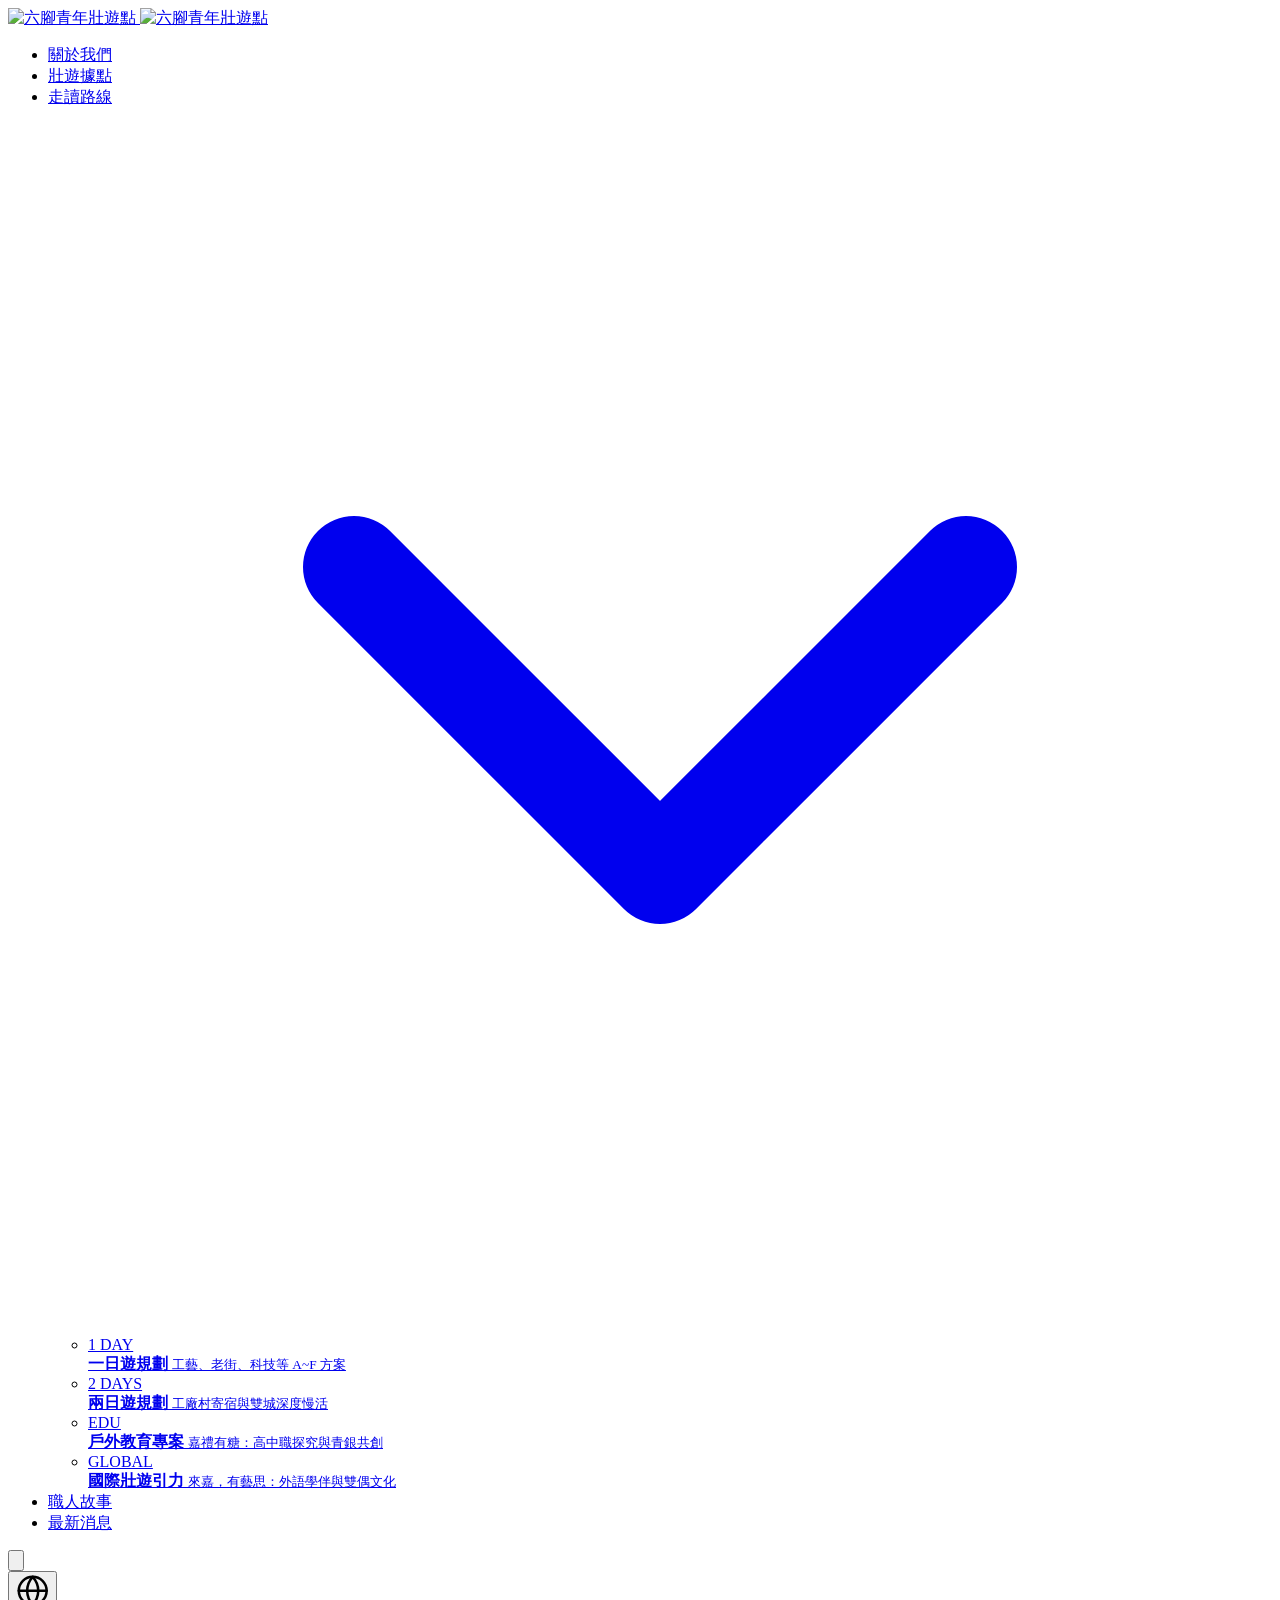
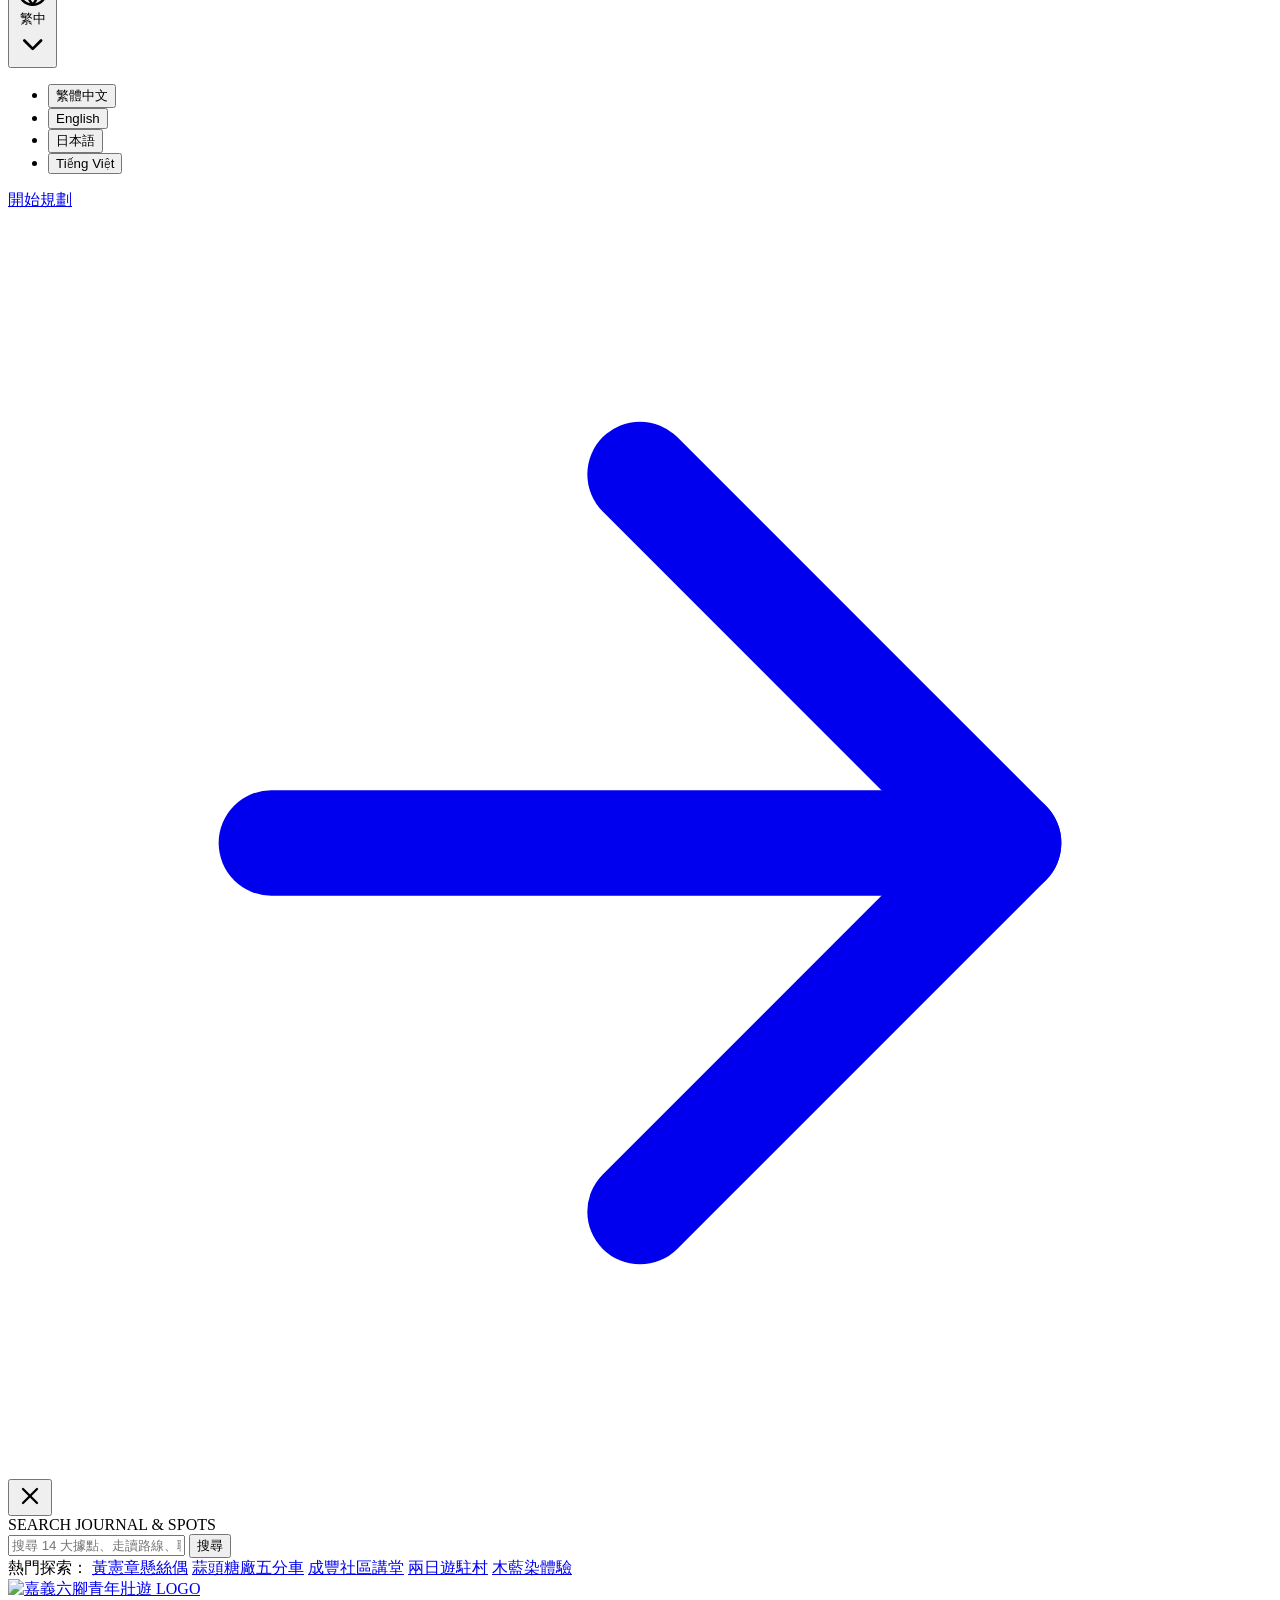
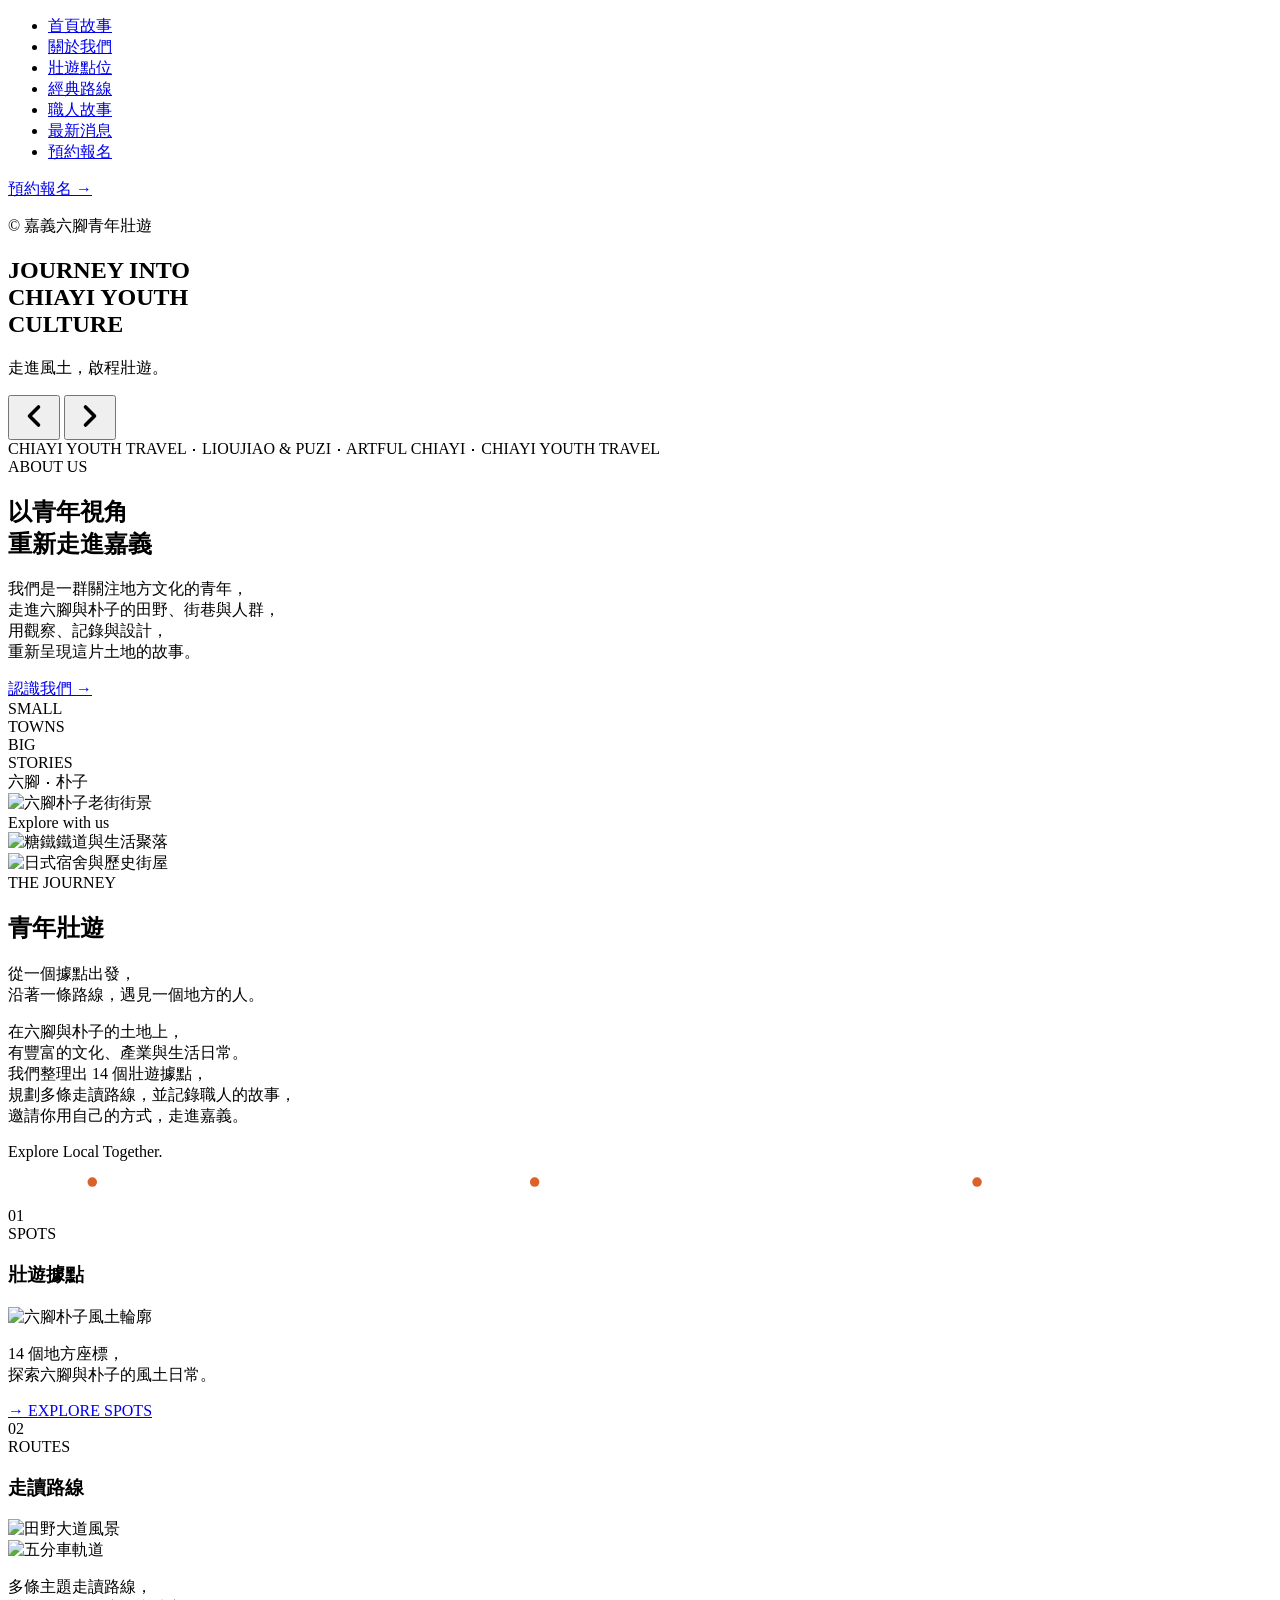
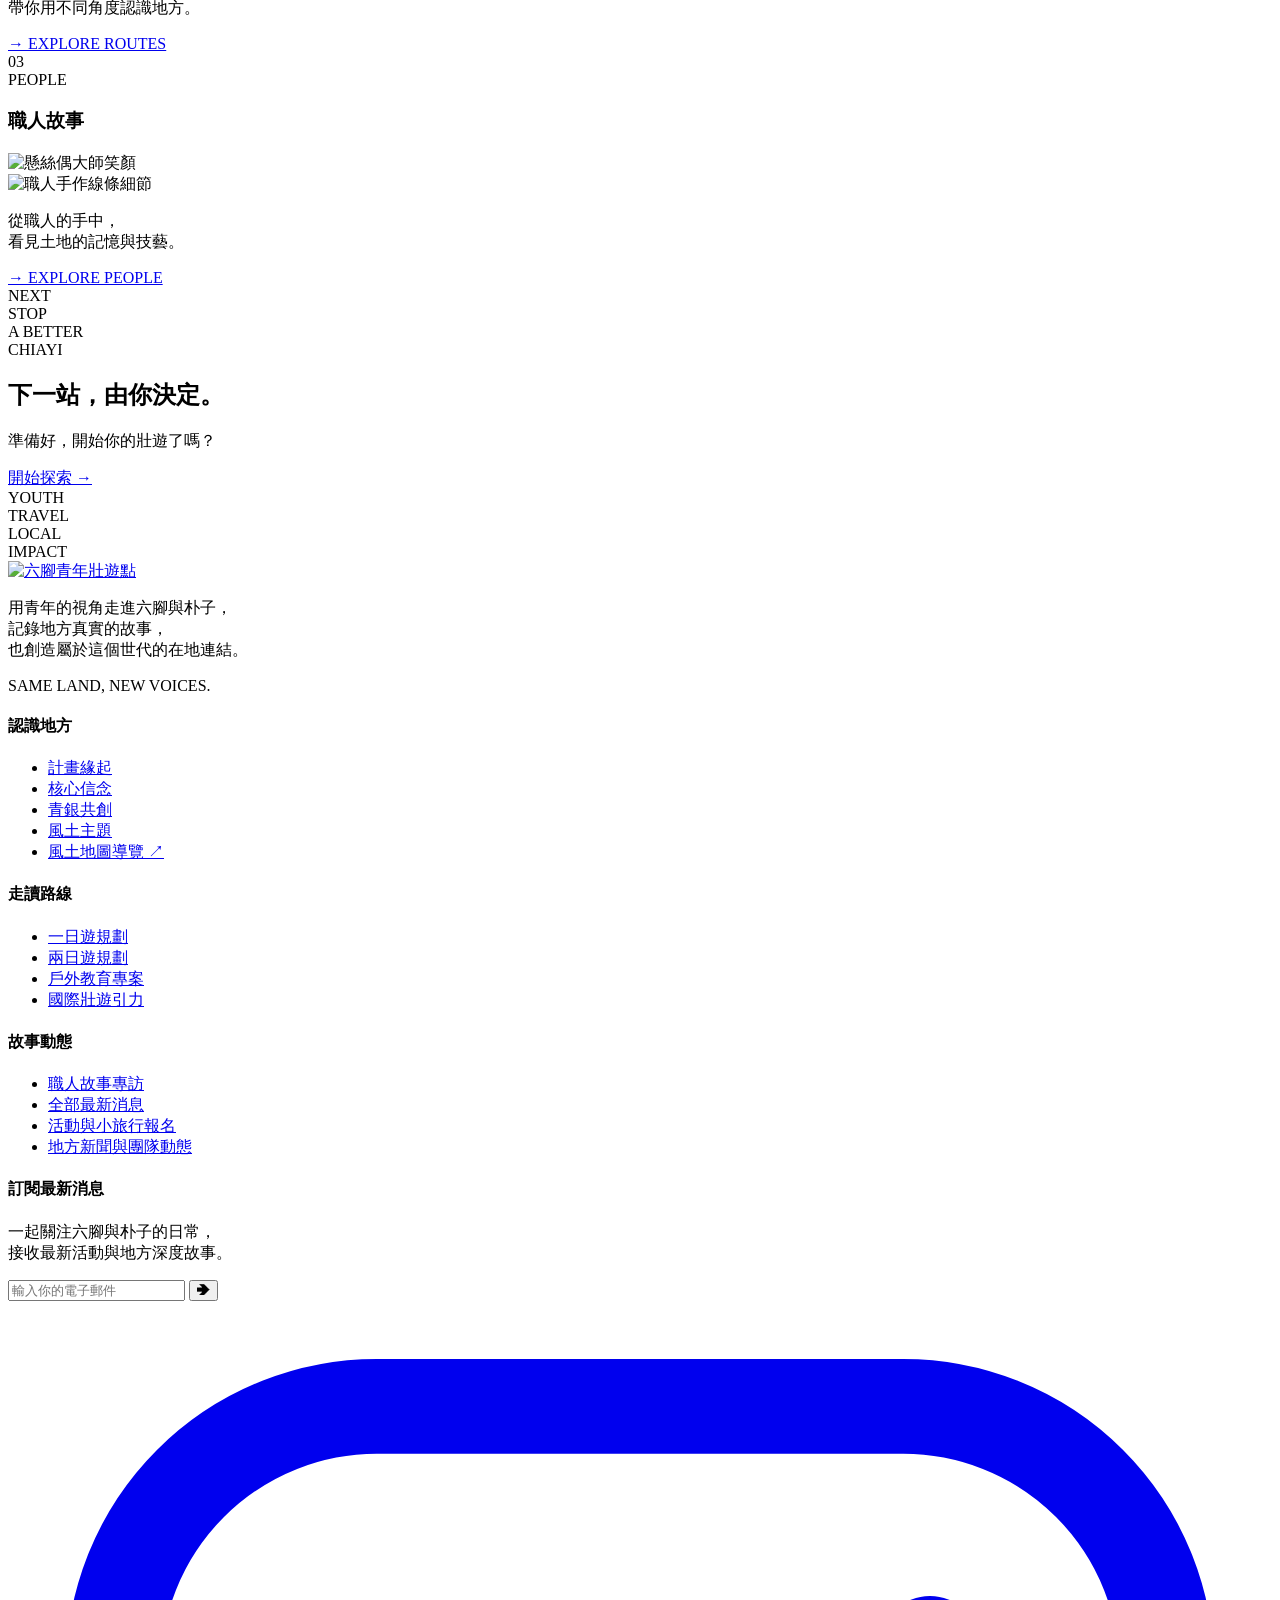
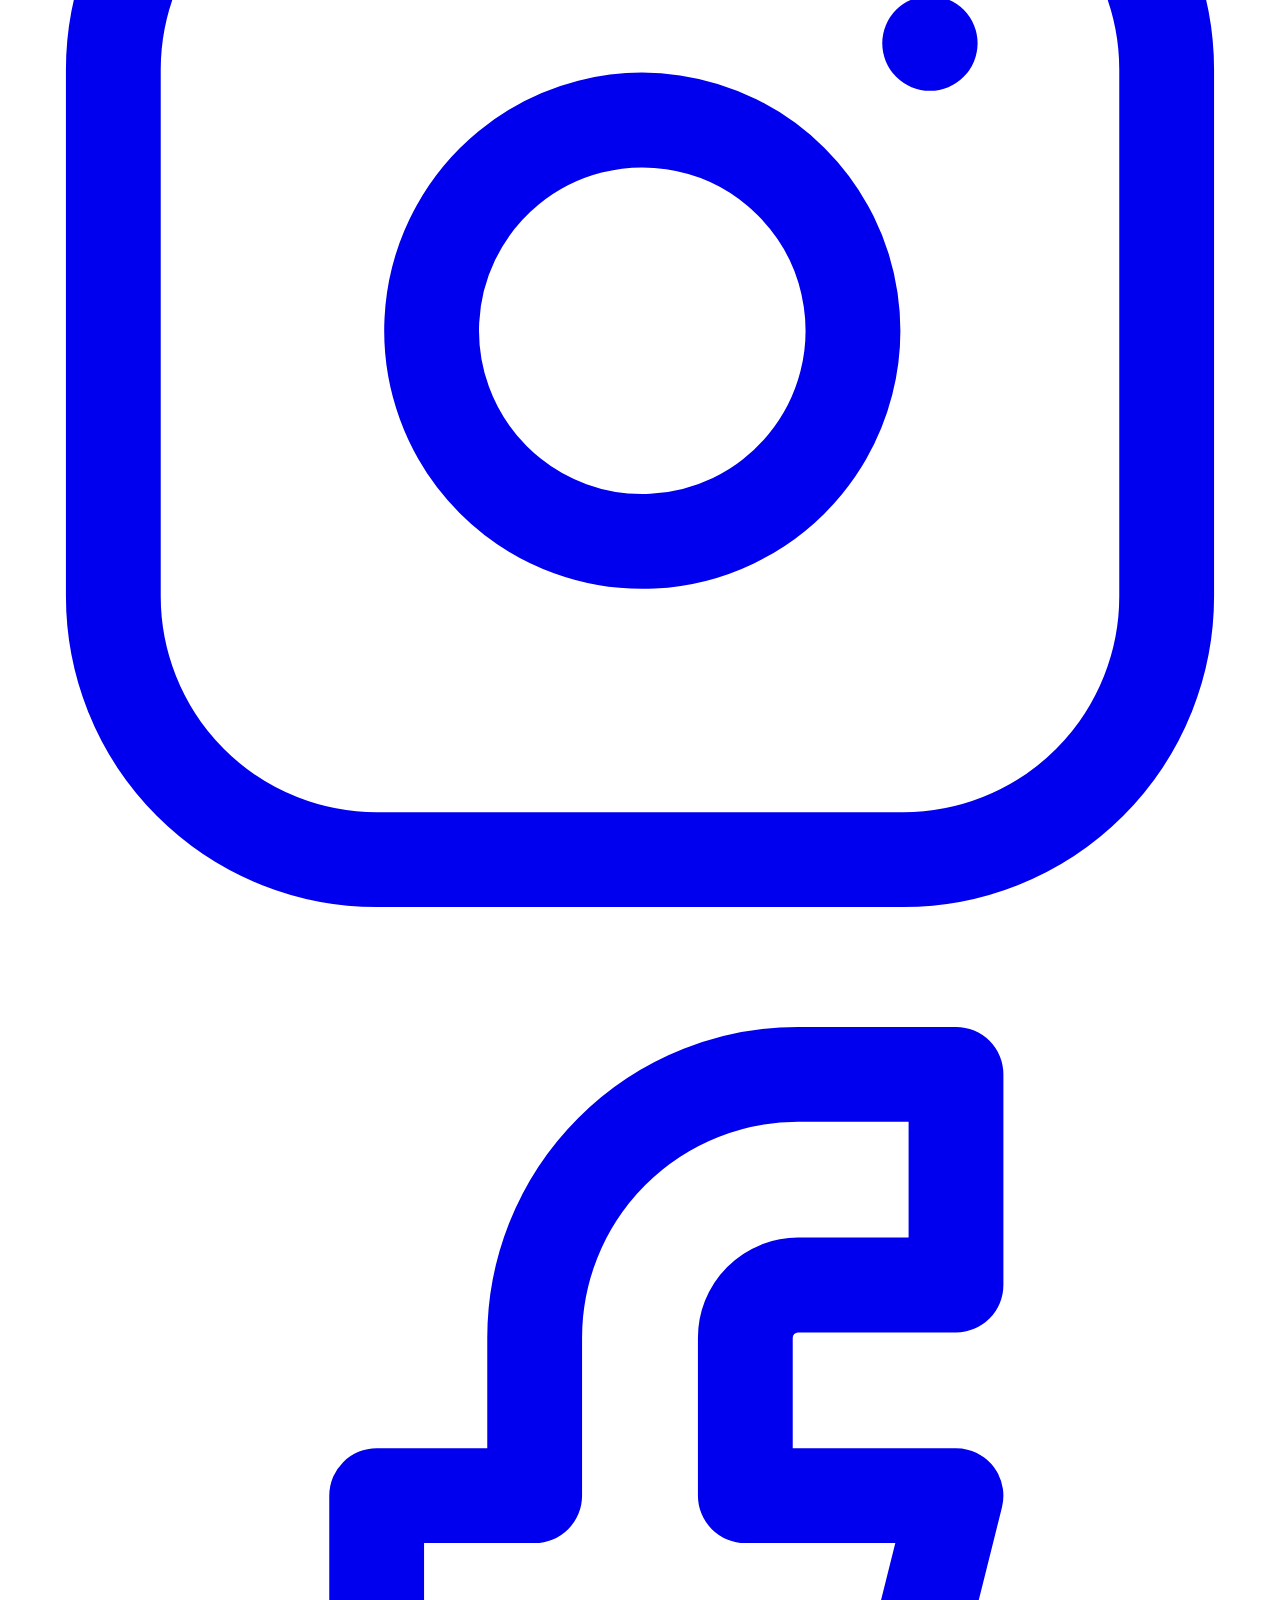
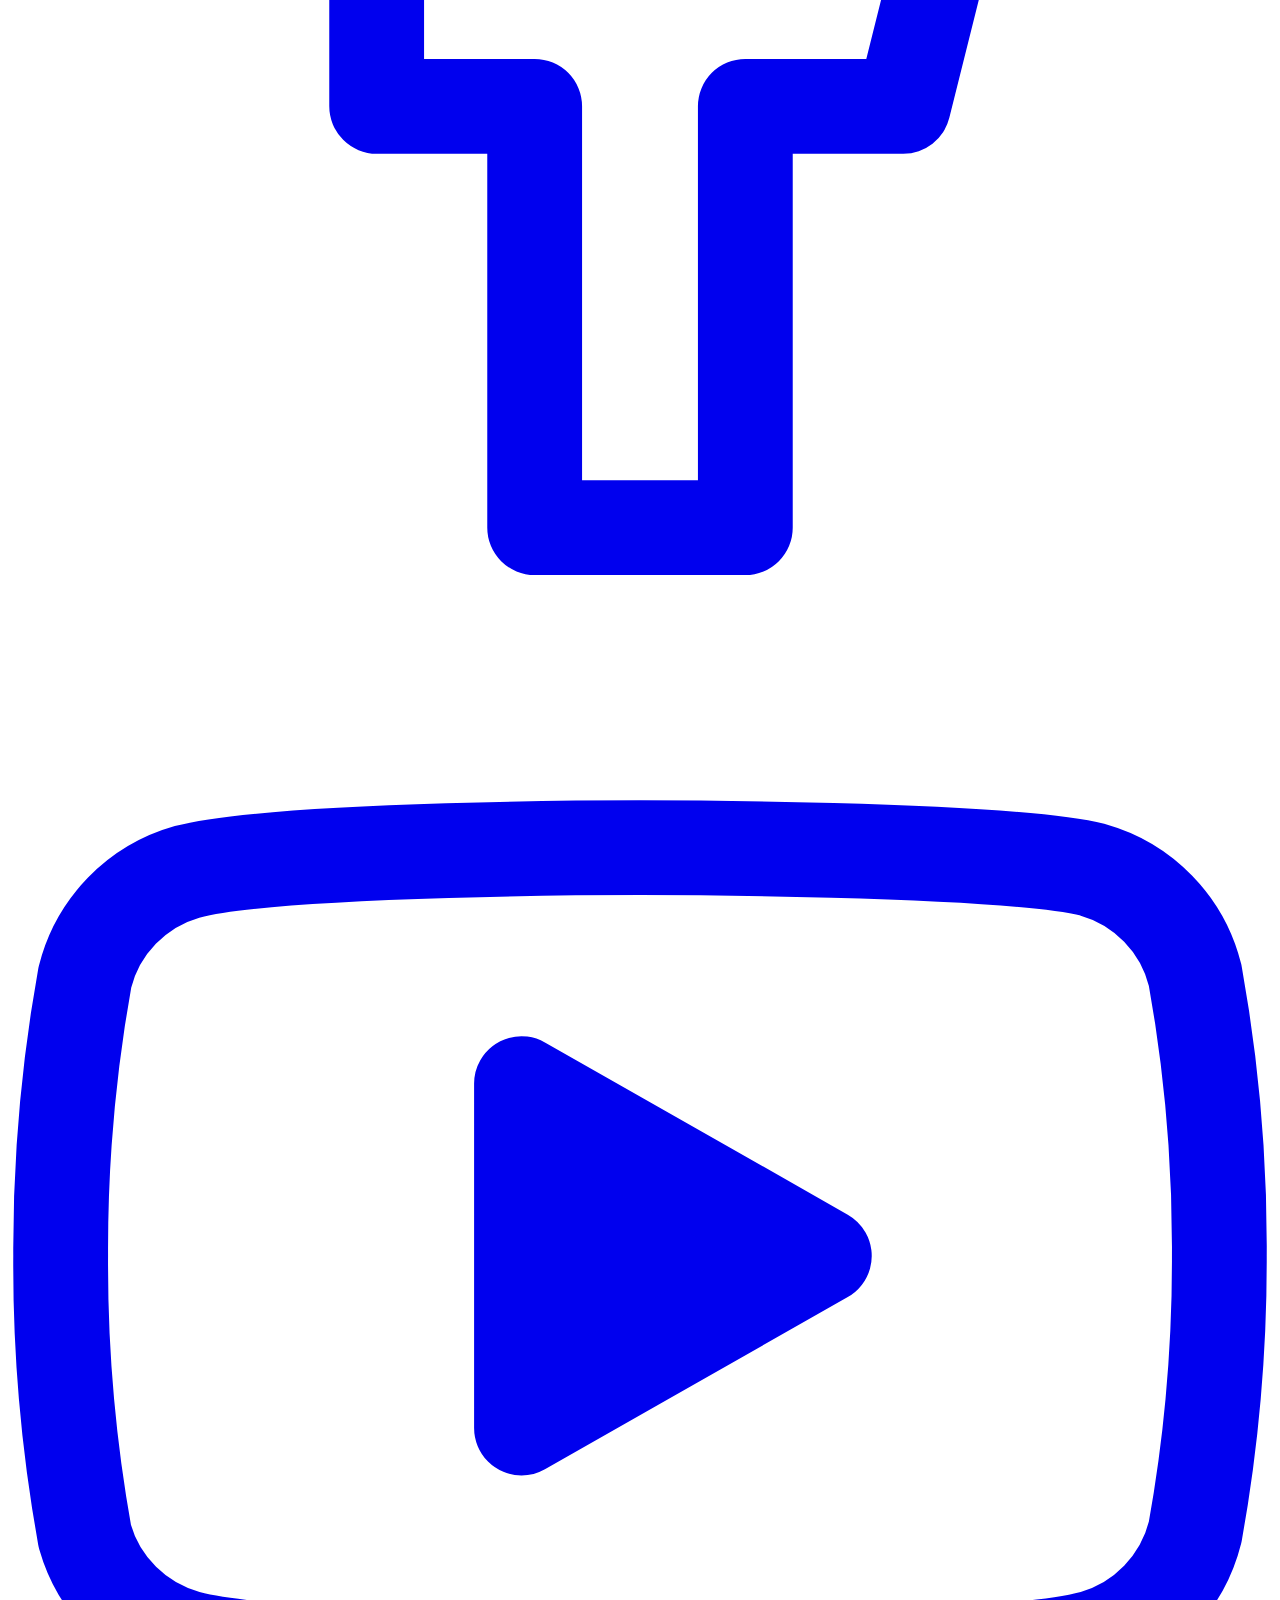
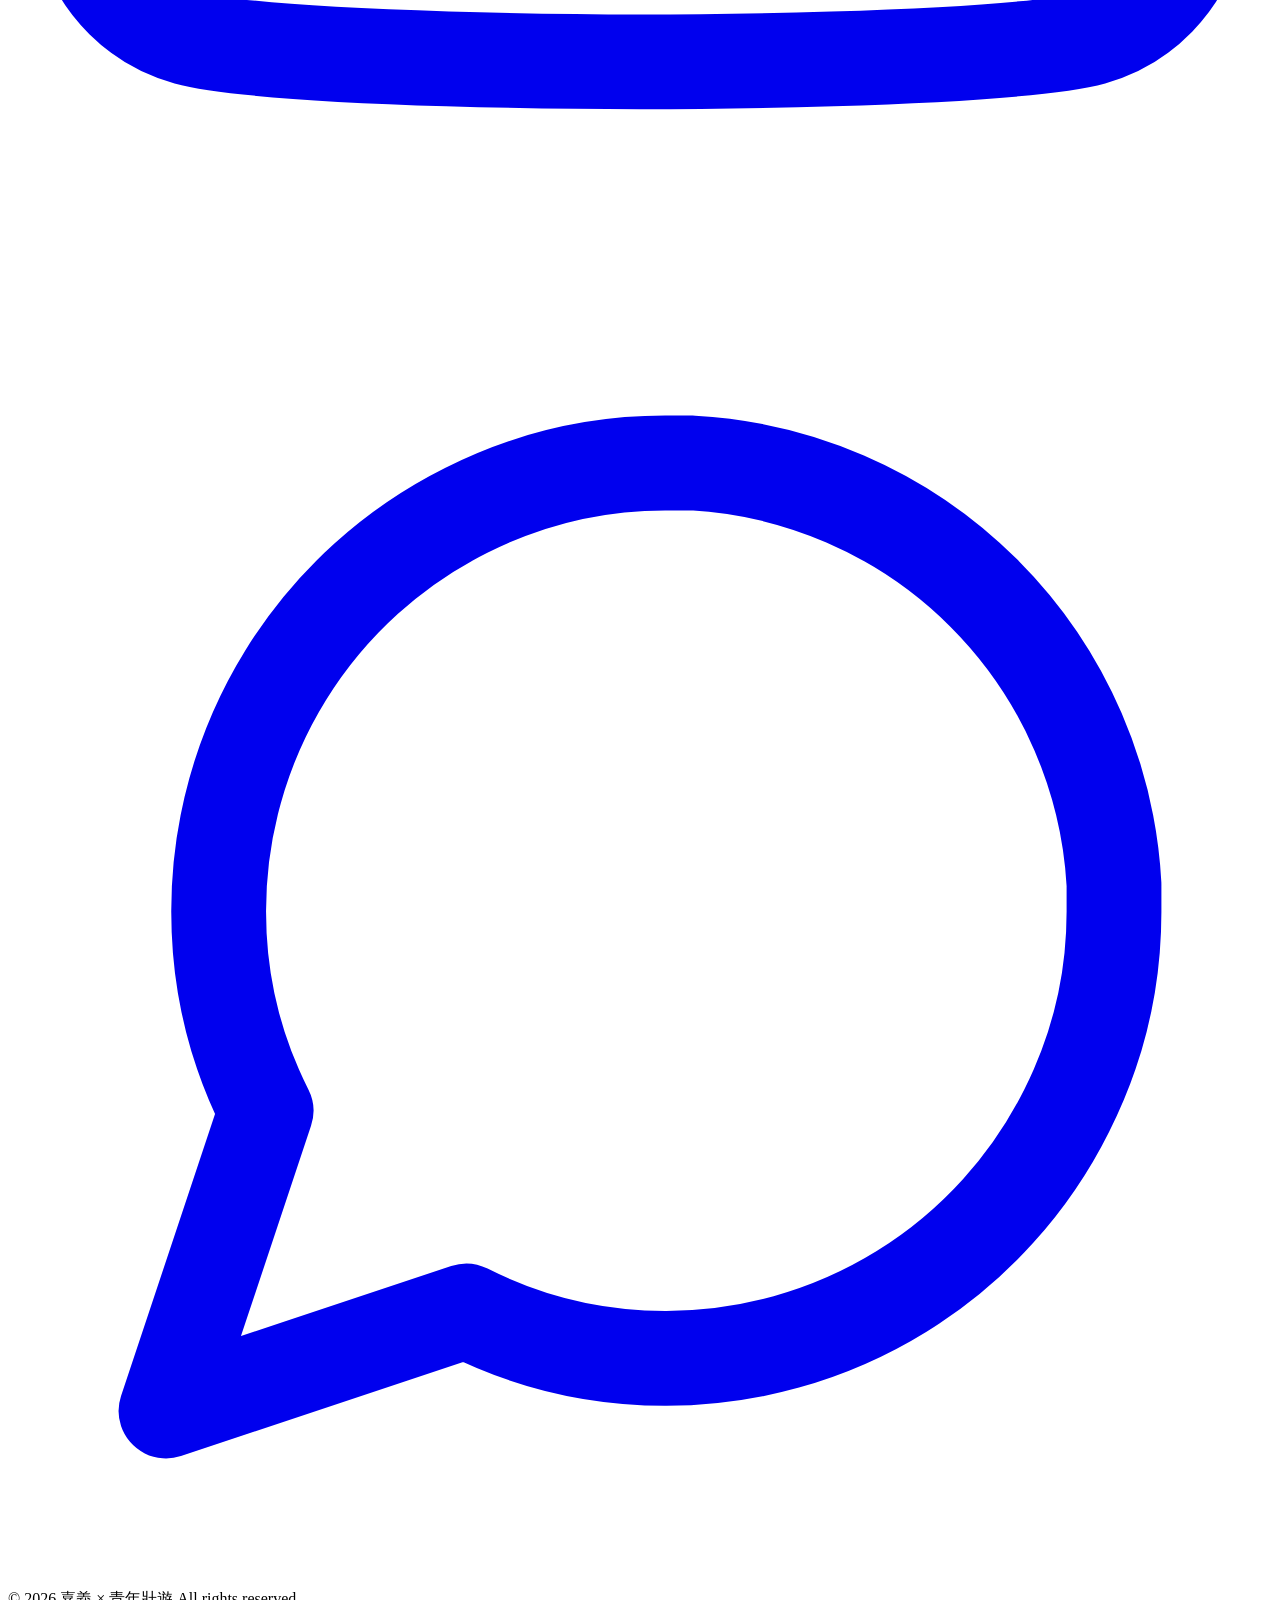
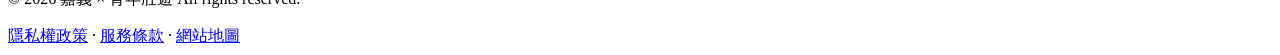
==== index.html @ 49972dff "Add files via upload" ====
<!DOCTYPE html>
<html lang="zh-TW">
<head>
    <meta charset="UTF-8">
    <meta name="viewport" content="width=device-width, initial-scale=1.0">
    <title>嘉義青年壯遊 ‧ 搜集文化好時光 - 首頁</title>
    
    <link rel="stylesheet" href="css/common.css">
    <link rel="stylesheet" href="css/index.css">

    <!-- 補齊 Bodoni Moda 與 Noto Serif TC，確保雜誌風襯線排版完整 -->
    <link href="https://fonts.googleapis.com/css2?family=Bodoni+Moda:opsz,wght@6..96,700;6..96,900&family=Noto+Serif+TC:wght@600;700;900&family=Playfair+Display:ital,wght@0,700;0,900;1,700&family=Noto+Sans+TC:wght@300;400;500;700&family=Poppins:wght@600;800;900&display=swap" rel="stylesheet">
</head>
<body class="home-page">

<!-- ==================== 全域標準頂部導覽列 (Iconstack 圖標整合版) ==================== -->
<header class="site-header" id="siteHeader">
    <div class="nav-container">
        
<a href="index.html" class="nav-brand" aria-label="六腳青年壯遊首頁">
    <img src="assets/logo-white.png" alt="六腳青年壯遊點" class="nav-logo-img logo-white">
    <img src="assets/logo-black.png" alt="六腳青年壯遊點" class="nav-logo-img logo-black">
</a>

        <!-- 核心導覽選單 -->
        <nav class="nav-menu" id="navMenu">
            <ul class="nav-list">
                <li class="nav-item">
                    <a href="about.html" class="nav-link" data-i18n="nav_about">關於我們</a>
                </li>
                <li class="nav-item">
                    <a href="spots.html" class="nav-link" data-i18n="nav_spots">壯遊據點</a>
                </li>
                <li class="nav-item nav-has-dropdown">
                    <a href="itinerary.html" class="nav-link nav-dropdown-trigger">
                        <span data-i18n="nav_routes">走讀路線</span>
                        <!-- Iconstack Chevron Down -->
                        <svg class="nav-icon-svg nav-chevron-icon" viewBox="0 0 24 24" fill="none" stroke="currentColor" stroke-width="2" stroke-linecap="round" stroke-linejoin="round">
                            <polyline points="6 9 12 15 18 9"></polyline>
                        </svg>
                    </a>
                    <ul class="nav-dropdown-menu">
                        <li>
                            <a href="itinerary-detail.html" class="dropdown-link">
                                <span class="route-badge">1 DAY</span>
                                <div>
                                    <strong data-i18n="route_1day">一日遊規劃</strong>
                                    <small data-i18n="route_1day_sub">工藝、老街、科技等 A~F 方案</small>
                                </div>
                            </a>
                        </li>
                        <li>
                            <a href="twoday-detail.html" class="dropdown-link">
                                <span class="route-badge">2 DAYS</span>
                                <div>
                                    <strong data-i18n="route_2day">兩日遊規劃</strong>
                                    <small data-i18n="route_2day_sub">工廠村寄宿與雙城深度慢活</small>
                                </div>
                            </a>
                        </li>
                        <li>
                            <a href="outdoor-detail.html" class="dropdown-link">
                                <span class="route-badge">EDU</span>
                                <div>
                                    <strong data-i18n="route_edu">戶外教育專案</strong>
                                    <small data-i18n="route_edu_sub">嘉禮有糖：高中職探究與青銀共創</small>
                                </div>
                            </a>
                        </li>
                        <li>
                            <a href="global-detail.html" class="dropdown-link">
                                <span class="route-badge">GLOBAL</span>
                                <div>
                                    <strong data-i18n="route_global">國際壯遊引力</strong>
                                    <small data-i18n="route_global_sub">來嘉，有藝思：外語學伴與雙偶文化</small>
                                </div>
                            </a>
                        </li>
                    </ul>
                </li>
                <li class="nav-item">
                    <a href="journal.html" class="nav-link" data-i18n="nav_journal">職人故事</a>
                </li>
                <li class="nav-item">
                    <a href="news.html" class="nav-link" data-i18n="nav_news">最新消息</a>
                </li>
            </ul>
        </nav>

        <!-- 右側功能操作區 -->
        <div class="nav-actions">
            <!-- 搜尋按鈕 (Iconstack Search Icon) -->
            <button class="nav-action-btn" id="navSearchBtn" aria-label="搜尋">
                <svg class="nav-icon-svg" viewBox="0 0 24 24" fill="none" stroke="currentColor" stroke-width="2" stroke-linecap="round" stroke-linejoin="round">
                    <circle cx="11" cy="11" r="8"></circle>
                    <line x1="21" y1="21" x2="16.65" y2="16.65"></line>
                </svg>
            </button>
            
            <!-- 語言切換選單 (Iconstack Globe Icon) -->
            <div class="lang-dropdown-wrapper" id="langDropdownWrapper">
                <button class="nav-lang-btn" id="langBtn" aria-expanded="false">
                    <svg class="nav-icon-svg nav-globe-icon" viewBox="0 0 24 24" fill="none" stroke="currentColor" stroke-width="1.8" stroke-linecap="round" stroke-linejoin="round">
                        <circle cx="12" cy="12" r="10"></circle>
                        <line x1="2" y1="12" x2="22" y2="12"></line>
                        <path d="M12 2a15.3 15.3 0 0 1 4 10 15.3 15.3 0 0 1-4 10 15.3 15.3 0 0 1-4-10 15.3 15.3 0 0 1 4-10z"></path>
                    </svg>
                    <span id="currentLangLabel">繁中</span>
                    <svg class="nav-icon-svg nav-caret-icon" viewBox="0 0 24 24" fill="none" stroke="currentColor" stroke-width="2" stroke-linecap="round" stroke-linejoin="round">
                        <polyline points="6 9 12 15 18 9"></polyline>
                    </svg>
                </button>
                <ul class="lang-dropdown-menu" id="langMenu">
                    <li><button type="button" class="lang-option active" data-lang="zh-TW">繁體中文</button></li>
                    <li><button type="button" class="lang-option" data-lang="en">English</button></li>
                    <li><button type="button" class="lang-option" data-lang="ja">日本語</button></li>
                    <li><button type="button" class="lang-option" data-lang="vi">Tiếng Việt</button></li>
                </ul>
            </div>

            <!-- 右側行動呼籲按鈕 (Iconstack Arrow Right Icon) -->
            <a href="contact.html" class="nav-btn-cta">
                <span data-i18n="nav_cta">開始規劃</span>
                <svg class="nav-icon-svg nav-cta-arrow" viewBox="0 0 24 24" fill="none" stroke="currentColor" stroke-width="2" stroke-linecap="round" stroke-linejoin="round">
                    <line x1="5" y1="12" x2="19" y2="12"></line>
                    <polyline points="12 5 19 12 12 19"></polyline>
                </svg>
            </a>
        </div>

    </div>
</header>

<!-- ==================== 全螢幕搜尋浮層 ==================== -->
<div class="search-overlay" id="searchOverlay">
    <button class="search-close-btn" id="searchCloseBtn" aria-label="關閉搜尋">
        <svg xmlns="http://www.w3.org/2000/svg" width="28" height="28" viewBox="0 0 24 24" fill="none" stroke="currentColor" stroke-width="2" stroke-linecap="round" stroke-linejoin="round">
            <path d="M18 6 6 18"/>
            <path d="m6 6 12 12"/>
        </svg>
    </button>
    <div class="search-modal-inner">
        <span class="search-sub-title">SEARCH JOURNAL & SPOTS</span>
        <div class="search-box">
            <input type="text" id="globalSearchInput" placeholder="搜尋 14 大據點、走讀路線、職人或最新消息..." autocomplete="off">
            <button class="search-submit-btn" id="globalSearchSubmit">搜尋</button>
        </div>
        <div class="search-quick-tags">
            <span>熱門探索：</span>
            <a href="spots.html">黃憲章懸絲偶</a>
            <a href="spots.html">蒜頭糖廠五分車</a>
            <a href="spots.html">成豐社區講堂</a>
            <a href="itinerary.html#twoday">兩日遊駐村</a>
            <a href="spots.html">木藍染體驗</a>
        </div>
    </div>
</div>

<!-- 手機版抽屜滑出選單 (由頂欄漢堡開關觸發) -->
<aside class="sidebar-nav" id="sidebarNav">
    <div class="sidebar-top">
        <a href="index.html" class="sidebar-logo">
            <img src="六腳LOGO.png" alt="嘉義六腳青年壯遊 LOGO" class="sidebar-logo-img">
        </a>
        <div class="sidebar-divider"></div>
        <ul class="sidebar-tabs">
            <li class="tab-item active"><a href="index.html">首頁故事</a></li>
            <li class="tab-item"><a href="about.html">關於我們</a></li>
            <li class="tab-item"><a href="spots.html">壯遊點位</a></li>
            <li class="tab-item"><a href="itinerary.html">經典路線</a></li>
            <li class="tab-item"><a href="journal.html">職人故事</a></li>
            <li class="tab-item"><a href="news.html">最新消息</a></li>
            <li class="tab-item"><a href="contact.html">預約報名</a></li>
        </ul>
    </div>
    <div class="sidebar-bottom">
        <a href="contact.html" class="btn-sidebar-cta">預約報名 →</a>
        <p class="sidebar-footer-text">© 嘉義六腳青年壯遊</p>
    </div>
</aside>

<div class="sidebar-overlay" id="sidebarOverlay"></div>

<main class="content-container">

<!-- ==================== 全景電影感主視覺 (水道頭自動切換左側) ==================== -->
<section id="home" class="page-section hero-fullscreen-wrapper">
    
    <!-- 1. 全螢幕背景輪播軌道 (第三張標註 data-align="left") -->
    <div class="hero-carousel" id="heroCarousel">
        <div class="hero-bg-slide active" style="background-image: url('assets/藍染體驗.jpg');" data-align="right"></div>
        <div class="hero-bg-slide" style="background-image: url('assets/笑咪咪懸絲偶劇團.jpg');" data-align="right"></div>
        <div class="hero-bg-slide" style="background-image: url('assets/水道頭文創聚落.jpg');" data-align="left"></div>
    </div>

    <!-- 2. 動態定位文字層 (預設靠右，水道頭自動切換至左) -->
    <div class="hero-content-overlay" id="heroTextOverlay">
        <div class="hero-text-box" id="heroTextBox">
            <h1 class="hero-main-title">
                JOURNEY INTO<br>
                CHIAYI YOUTH<br>
                CULTURE
            </h1>
            <p class="hero-desc-cn">走進風土，啟程壯遊。</p>
        </div>
    </div>

    <!-- 3. 左側極簡箭頭按鈕 -->
    <button class="hero-edge-btn btn-edge-prev" id="heroPrevBtn" aria-label="上一張圖片">
        <svg xmlns="http://www.w3.org/2000/svg" width="36" height="36" viewBox="0 0 24 24" fill="none" stroke="currentColor" stroke-width="2.4" stroke-linecap="round" stroke-linejoin="round">
            <path d="m15 18-6-6 6-6"/>
        </svg>
    </button>

    <!-- 4. 右側極簡箭頭按鈕 -->
    <button class="hero-edge-btn btn-edge-next" id="heroNextBtn" aria-label="下一張圖片">
        <svg xmlns="http://www.w3.org/2000/svg" width="36" height="36" viewBox="0 0 24 24" fill="none" stroke="currentColor" stroke-width="2.4" stroke-linecap="round" stroke-linejoin="round">
            <path d="m9 18 6-6-6-6"/>
        </svg>
    </button>

    <!-- 5. 底部微弱走馬燈水印 -->
    <div class="hero-marquee-strip">
        <div class="marquee-track" id="heroMarquee">
            CHIAYI YOUTH TRAVEL ‧ LIOUJIAO & PUZI ‧ ARTFUL CHIAYI ‧ CHIAYI YOUTH TRAVEL
        </div>
    </div>

</section>
<!-- ====================================================================
     01. 關於我們 (ABOUT US) - 雜誌拼貼與雙城手感
     ==================================================================== -->
<section id="about" class="section-editorial-about">
    <div class="about-layout-container">
        
        <!-- 左側：標題、引言與入口按鈕 -->
        <div class="about-text-column">
            <div class="editorial-section-tag">
                <span class="tag-en">ABOUT US</span>
            </div>

            <h2 class="about-hero-headline">
                以青年視角<br>
                重新走進嘉義
            </h2>

            <p class="about-manifesto">
                我們是一群關注地方文化的青年，<br>
                走進六腳與朴子的田野、街巷與人群，<br>
                用觀察、記錄與設計，<br>
                重新呈現這片土地的故事。
            </p>

            <a href="about.html" class="btn-editorial-pill">
                認識我們 <span>→</span>
            </a>
        </div>

        <!-- 右側：照片拼貼組與印記 -->
        <div class="about-collage-column">
            <div class="collage-corner-tag">
                SMALL<br>TOWNS<br>BIG<br>STORIES
            </div>

            <!-- 主拍立得照片 (微傾斜) -->
            <div class="polaroid-card main-polaroid">
                <div class="polaroid-stamp">六腳 ‧ 朴子</div>
                <div class="polaroid-img-box">
                    <img src="assets/水道頭文創聚落.jpg" alt="六腳朴子老街街景">
                </div>
                <span class="polaroid-handwrite">Explore with us</span>
            </div>

            <!-- 右上方次要照片：平交道與鐵道記憶 -->
            <div class="polaroid-card sub-polaroid-top">
                <div class="polaroid-img-box">
                    <img src="assets/藍染體驗.jpg" alt="糖鐵鐵道與生活聚落">
                </div>
            </div>

            <!-- 右下方次要照片：歷史建築屋脊 -->
            <div class="polaroid-card sub-polaroid-bottom">
                <div class="polaroid-img-box">
                    <img src="assets/笑咪咪懸絲偶劇團.jpg" alt="日式宿舍與歷史街屋">
                </div>
            </div>
        </div>

    </div>
</section>


<!-- ====================================================================
     02. 青年壯遊 (THE JOURNEY) - 三階段連動走讀路徑
     ==================================================================== -->
<section id="journey" class="section-dark-journey">
    <div class="journey-main-container">

        <!-- 頂部：章節標題、說明文與手寫字 -->
        <div class="journey-header-grid">
            <div class="journey-title-wrap">
                <div class="editorial-section-tag">
                    <span class="tag-en">THE JOURNEY</span>
                </div>
                <h2 class="journey-title-cn">青年壯遊</h2>
                <p class="journey-lead-slogan">
                    從一個據點出發，<br>
                    沿著一條路線，遇見一個地方的人。
                </p>
            </div>

            <div class="journey-desc-wrap">
                <p class="journey-body-text">
                    在六腳與朴子的土地上，<br>
                    有豐富的文化、產業與生活日常。<br>
                    我們整理出 14 個壯遊據點，<br>
                    規劃多條走讀路線，並記錄職人的故事，<br>
                    邀請你用自己的方式，走進嘉義。
                </p>
            </div>

            <div class="journey-handwritten-wrap">
                <span class="script-handwriting">Explore Local Together.</span>
            </div>
        </div>

        <!-- 貫穿三大板塊的弧形連線 (SVG Stepper Line) -->
        <div class="journey-stepper-line-wrap">
            <svg class="stepper-svg" viewBox="0 0 1200 40" fill="none" preserveAspectRatio="none">
                <path d="M 80,20 Q 300,5 500,20 T 920,20 T 1120,20" stroke="rgba(255,255,255,0.25)" stroke-dasharray="4 6" stroke-width="1.5"/>
                <circle cx="80" cy="20" r="4.5" fill="#D96328" />
                <circle cx="500" cy="20" r="4.5" fill="#D96328" />
                <circle cx="920" cy="20" r="4.5" fill="#D96328" />
            </svg>
        </div>

        <!-- 三欄卡片網格 -->
        <div class="journey-cards-row">
            
            <!-- 01 壯遊據點 (純白有機地圖) -->
            <div class="journey-card">
                <div class="journey-card-header">
                    <span class="step-idx">01</span>
                    <div class="step-meta">
                        <span class="step-en">SPOTS</span>
                        <h3 class="step-title">壯遊據點</h3>
                    </div>
                </div>

                <div class="card-visual-box visual-map-box">
                    <img src="assets/地圖1.png" alt="六腳朴子風土輪廓" class="journey-map-graphic">
                </div>

                <p class="journey-card-desc">
                    14 個地方座標，<br>
                    探索六腳與朴子的風土日常。
                </p>

                <a href="spots.html" class="btn-journey-circle-link">
                    <span class="link-circle-arrow">→</span>
                    <span class="link-text">EXPLORE SPOTS</span>
                </a>
            </div>

            <!-- 02 走讀路線 (風景雙拍立得) -->
            <div class="journey-card">
                <div class="journey-card-header">
                    <span class="step-idx">02</span>
                    <div class="step-meta">
                        <span class="step-en">ROUTES</span>
                        <h3 class="step-title">走讀路線</h3>
                    </div>
                </div>

                <div class="card-visual-box visual-overlapping-photos">
                    <div class="overlapping-photo-back">
                        <img src="assets/水道頭文創聚落.jpg" alt="田野大道風景">
                    </div>
                    <div class="overlapping-photo-front">
                        <img src="assets/藍染體驗.jpg" alt="五分車軌道">
                    </div>
                </div>

                <p class="journey-card-desc">
                    多條主題走讀路線，<br>
                    帶你用不同角度認識地方。
                </p>

                <a href="itinerary.html" class="btn-journey-circle-link">
                    <span class="link-circle-arrow">→</span>
                    <span class="link-text">EXPLORE ROUTES</span>
                </a>
            </div>

            <!-- 03 職人故事 (人物人像 ✕ 手作細節) -->
            <div class="journey-card">
                <div class="journey-card-header">
                    <span class="step-idx">03</span>
                    <div class="step-meta">
                        <span class="step-en">PEOPLE</span>
                        <h3 class="step-title">職人故事</h3>
                    </div>
                </div>

                <div class="card-visual-box visual-artisan-photos">
                    <div class="artisan-main-photo">
                        <img src="assets/笑咪咪懸絲偶劇團.jpg" alt="懸絲偶大師笑顏">
                    </div>
                    <div class="artisan-sub-photo">
                        <img src="assets/藍染體驗.jpg" alt="職人手作線條細節">
                    </div>
                </div>

                <p class="journey-card-desc">
                    從職人的手中，<br>
                    看見土地的記憶與技藝。
                </p>

                <a href="journal.html" class="btn-journey-circle-link">
                    <span class="link-circle-arrow">→</span>
                    <span class="link-text">EXPLORE PEOPLE</span>
                </a>
            </div>

        </div>

    </div>
</section>


<!-- ====================================================================
     03. 全幅行動號召 (CTA BANNER) - 田野大景
     ==================================================================== -->
<section class="section-full-cta">
    <div class="cta-bg-layer" style="background-image: url('assets/水道頭文創聚落.jpg');"></div>
    <div class="cta-overlay-mask"></div>

    <div class="cta-content-inner">
        <div class="cta-watermark-left">
            NEXT<br>STOP<br>A BETTER<br>CHIAYI
        </div>

        <div class="cta-center-action">
            <h2 class="cta-title">下一站，由你決定。</h2>
            <p class="cta-sub">準備好，開始你的壯遊了嗎？</p>
            <a href="itinerary.html" class="btn-cta-orange-pill">
                開始探索 <span>→</span>
            </a>
        </div>

        <div class="cta-watermark-right">
            YOUTH<br>TRAVEL<br>LOCAL<br>IMPACT
        </div>
    </div>
</section>


<!-- ==================== 6. 全站統一高級頁尾 ==================== -->
<footer class="site-global-footer">
    <div class="footer-container">
        <div class="footer-main-grid">

            <!-- 1. 左側品牌欄 -->
            <div class="footer-brand-col">
                <a href="index.html" class="footer-brand-header" aria-label="六腳青年壯遊首頁">
                    <img src="assets/logo-white.png" alt="六腳青年壯遊點" class="footer-logo-img">
                </a>

                <p class="footer-brand-desc">
                    用青年的視角走進六腳與朴子，<br>
                    記錄地方真實的故事，<br>
                    也創造屬於這個世代的在地連結。
                </p>

                <div class="footer-brand-stamp">
                    <span>SAME LAND,</span>
                    <span>NEW VOICES.</span>
                </div>
            </div>

            <!-- 2. 中間三大導覽欄位 -->
            <div class="footer-nav-columns">
                
                <!-- 欄位 1: 認識地方 -->
                <div class="footer-nav-col">
                    <div class="col-header-wrap">
                        <h4 class="nav-col-title">認識地方</h4>
                    </div>
                    <ul class="nav-link-list">
                        <li><a href="about.html">計畫緣起</a></li>
                        <li><a href="about.html">核心信念</a></li>
                        <li><a href="about.html">青銀共創</a></li>
                        <li><a href="about.html">風土主題</a></li>
                        <li><a href="spots.html" class="highlight-link">風土地圖導覽 ↗</a></li>
                    </ul>
                </div>

                <!-- 欄位 2: 走讀路線 -->
                <div class="footer-nav-col">
                    <div class="col-header-wrap">
                        <h4 class="nav-col-title">走讀路線</h4>
                    </div>
                    <ul class="nav-link-list">
                        <li><a href="itinerary-detail.html">一日遊規劃</a></li>
                        <li><a href="twoday-detail.html">兩日遊規劃</a></li>
                        <li><a href="outdoor-detail.html">戶外教育專案</a></li>
                        <li><a href="global-detail.html">國際壯遊引力</a></li>
                    </ul>
                </div>

                <!-- 欄位 3: 故事與動態 -->
                <div class="footer-nav-col">
                    <div class="col-header-wrap">
                        <h4 class="nav-col-title">故事動態</h4>
                    </div>
                    <ul class="nav-link-list">
                        <li><a href="journal.html">職人故事專訪</a></li>
                        <li><a href="news.html">全部最新消息</a></li>
                        <li><a href="news.html">活動與小旅行報名</a></li>
                        <li><a href="news.html">地方新聞與團隊動態</a></li>
                    </ul>
                </div>

            </div>

            <!-- 3. 右側訂閱與社群 -->
            <div class="footer-subscribe-col">
                <div class="col-header-wrap">   
                    <h4 class="subscribe-col-title">訂閱最新消息</h4>
                </div>
                <p class="subscribe-desc">一起關注六腳與朴子的日常，<br>接收最新活動與地方深度故事。</p>

                <form class="footer-subscribe-box" onsubmit="event.preventDefault(); alert('感謝您的訂閱！');">
                    <input type="email" placeholder="輸入你的電子郵件" required autocomplete="email">
                    <button type="submit" class="btn-sub-send" aria-label="確認訂閱">➔</button>
                </form>

<div class="footer-social-row">
    <!-- Instagram -->
    <a href="https://www.instagram.com/ncyu_tcrc_/" target="_blank" rel="noopener noreferrer" class="social-btn" aria-label="Instagram">
        <svg class="social-icon-svg" viewBox="0 0 24 24" fill="none" stroke="currentColor" stroke-width="1.8" stroke-linecap="round" stroke-linejoin="round">
            <rect x="2" y="2" width="20" height="20" rx="5" ry="5"></rect>
            <path d="M16 11.37A4 4 0 1 1 12.63 8 4 4 0 0 1 16 11.37z"></path>
            <line x1="17.5" y1="6.5" x2="17.51" y2="6.5"></line>
        </svg>
    </a>

    <!-- Facebook -->
    <a href="https://www.facebook.com/" target="_blank" rel="noopener noreferrer" class="social-btn" aria-label="Facebook">
        <svg class="social-icon-svg" viewBox="0 0 24 24" fill="none" stroke="currentColor" stroke-width="1.8" stroke-linecap="round" stroke-linejoin="round">
            <path d="M18 2h-3a5 5 0 0 0-5 5v3H7v4h3v8h4v-8h3l1-4h-4V7a1 1 0 0 1 1-1h3z"></path>
        </svg>
    </a>

    <!-- YouTube -->
    <a href="https://www.youtube.com/" target="_blank" rel="noopener noreferrer" class="social-btn" aria-label="YouTube">
        <svg class="social-icon-svg" viewBox="0 0 24 24" fill="none" stroke="currentColor" stroke-width="1.8" stroke-linecap="round" stroke-linejoin="round">
            <path d="M22.54 6.42a2.78 2.78 0 0 0-1.94-2C18.88 4 12 4 12 4s-6.88 0-8.6.46a2.78 2.78 0 0 0-1.94 2A29 29 0 0 0 1 11.75a29 29 0 0 0 .46 5.33A2.78 2.78 0 0 0 3.4 19c1.72.46 8.6.46 8.6.46s6.88 0 8.6-.46a2.78 2.78 0 0 0 1.94-2 29 29 0 0 0 .46-5.25 29 29 0 0 0-.46-5.33z"></path>
            <polygon points="9.75 15.02 15.5 11.75 9.75 8.48 9.75 15.02" fill="currentColor"></polygon>
        </svg>
    </a>

    <!-- LINE (通訊對話氣泡) -->
    <a href="https://line.me/" target="_blank" rel="noopener noreferrer" class="social-btn" aria-label="LINE">
        <svg class="social-icon-svg" viewBox="0 0 24 24" fill="none" stroke="currentColor" stroke-width="1.8" stroke-linecap="round" stroke-linejoin="round">
            <path d="M21 11.5a8.38 8.38 0 0 1-.9 3.8 8.5 8.5 0 0 1-7.6 4.7 8.38 8.38 0 0 1-3.8-.9L3 21l1.9-5.7a8.38 8.38 0 0 1-.9-3.8 8.5 8.5 0 0 1 4.7-7.6 8.38 8.38 0 0 1 3.8-.9h.5a8.48 8.48 0 0 1 8 8v.5z"></path>
        </svg>
    </a>
</div>
            </div>

        </div>

        <!-- 4. 底部版權與法律條款 -->
        <div class="footer-legal-bar">
            <p class="copyright-text">© 2026 嘉義 × 青年壯遊 All rights reserved.</p>
            <div class="legal-links">
                <a href="#">隱私權政策</a>
                <span class="dot">·</span>
                <a href="#">服務條款</a>
                <span class="dot">·</span>
                <a href="#">網站地圖</a>
            </div>
        </div>
    </div>
</footer>

<script src="js/common.js"></script>
<script src="js/index.js"></script>
</body>
</html>
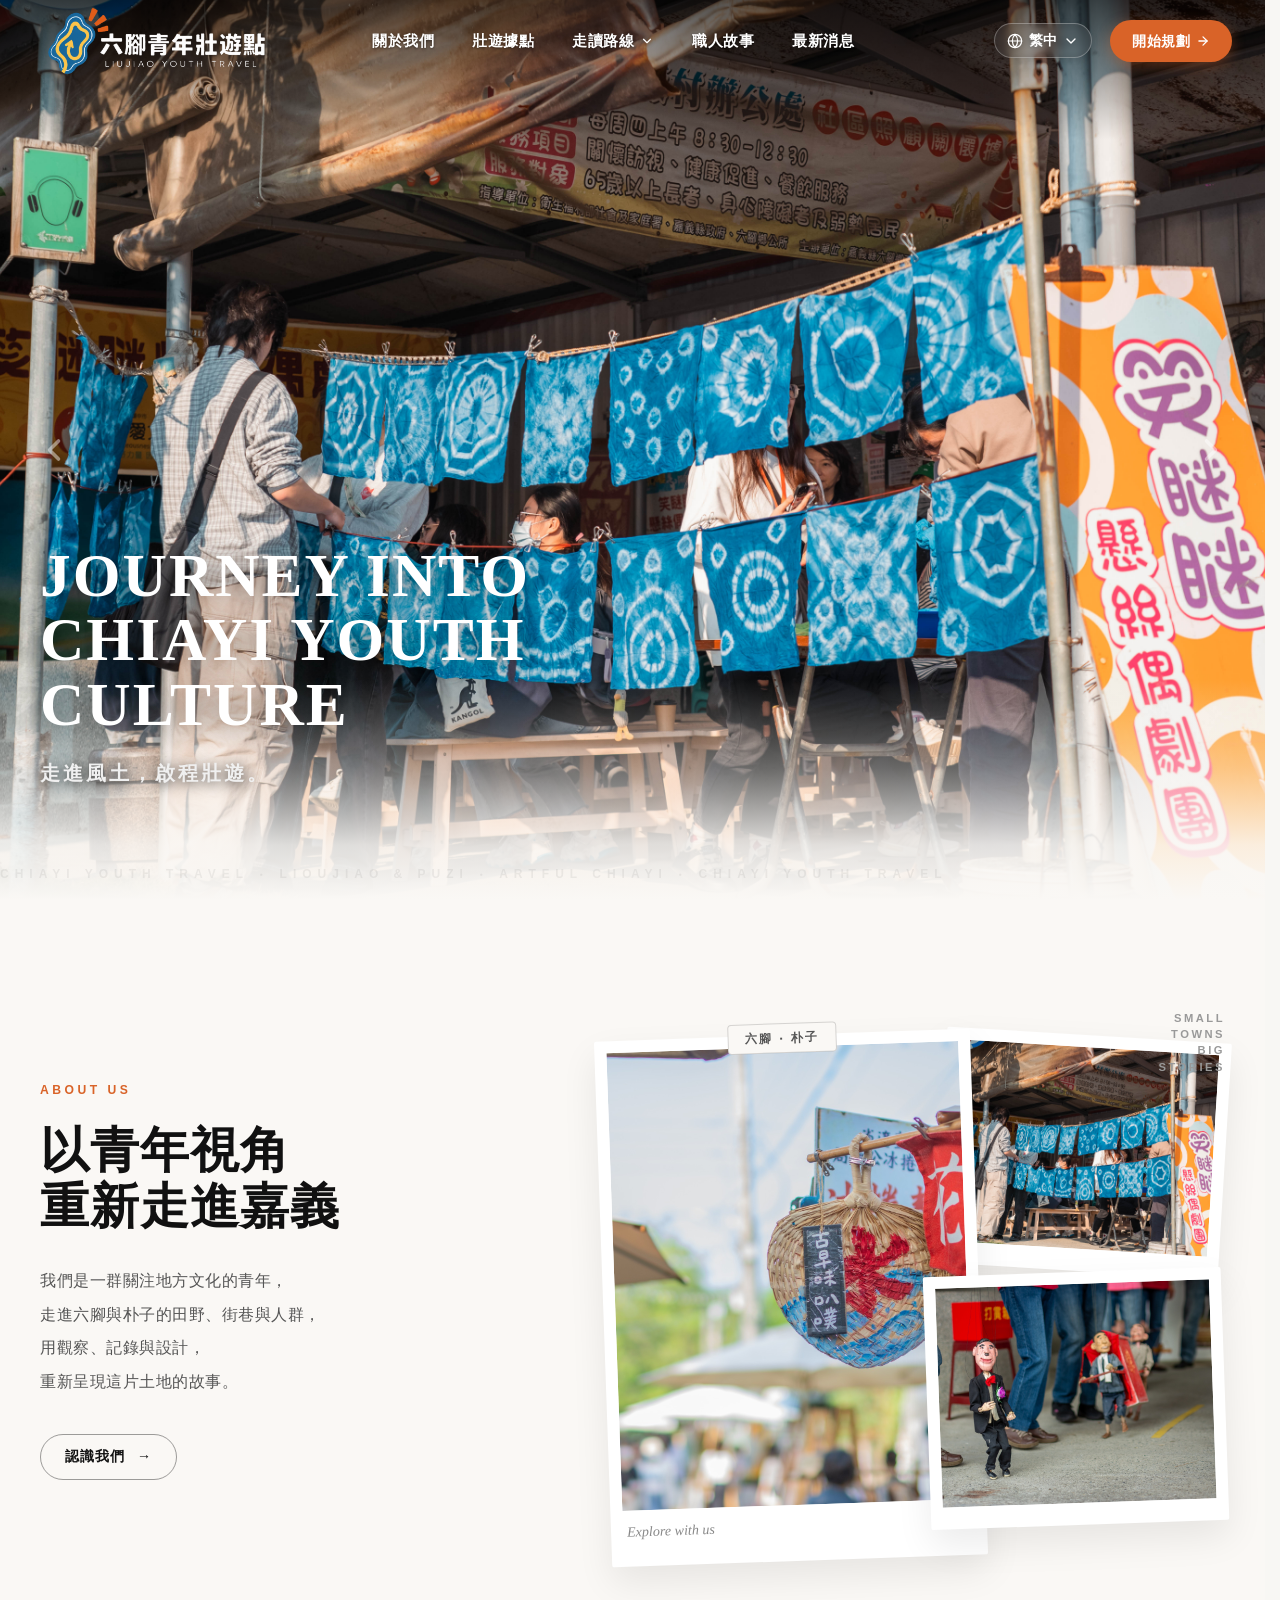
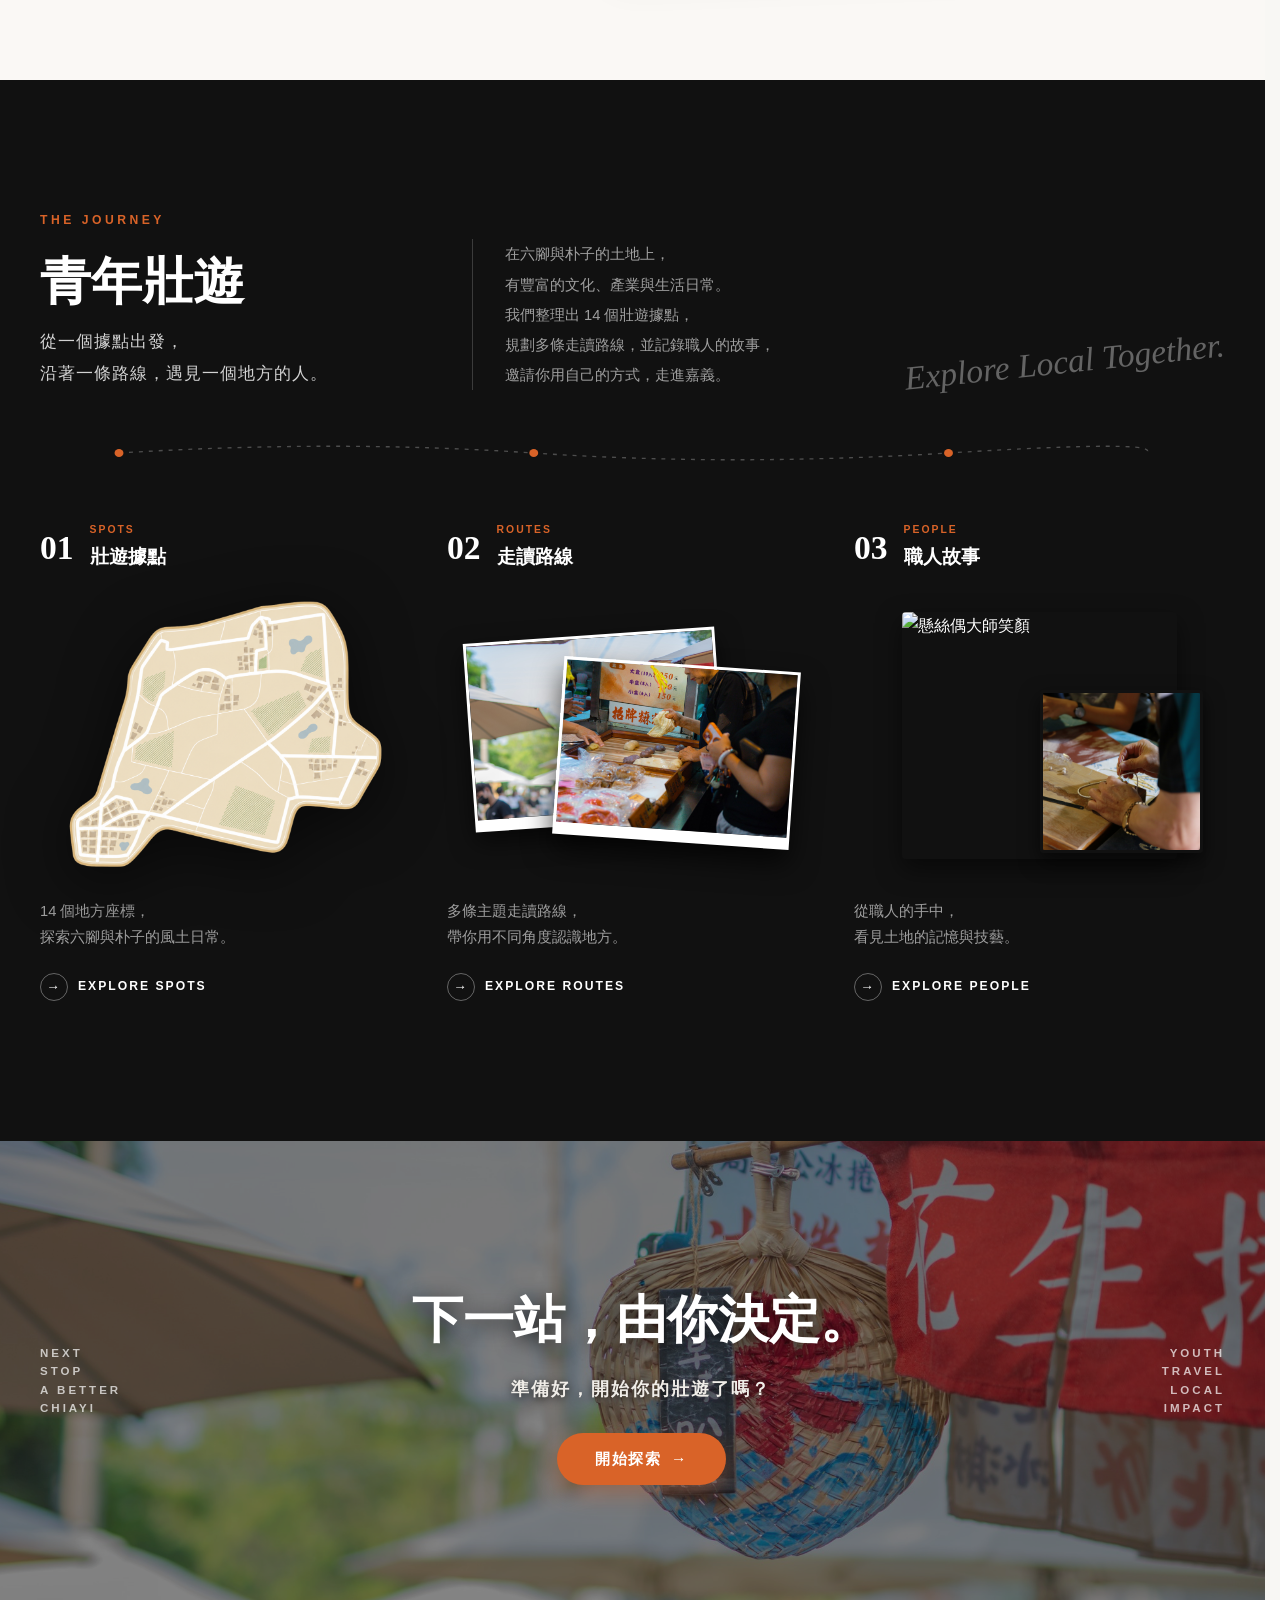
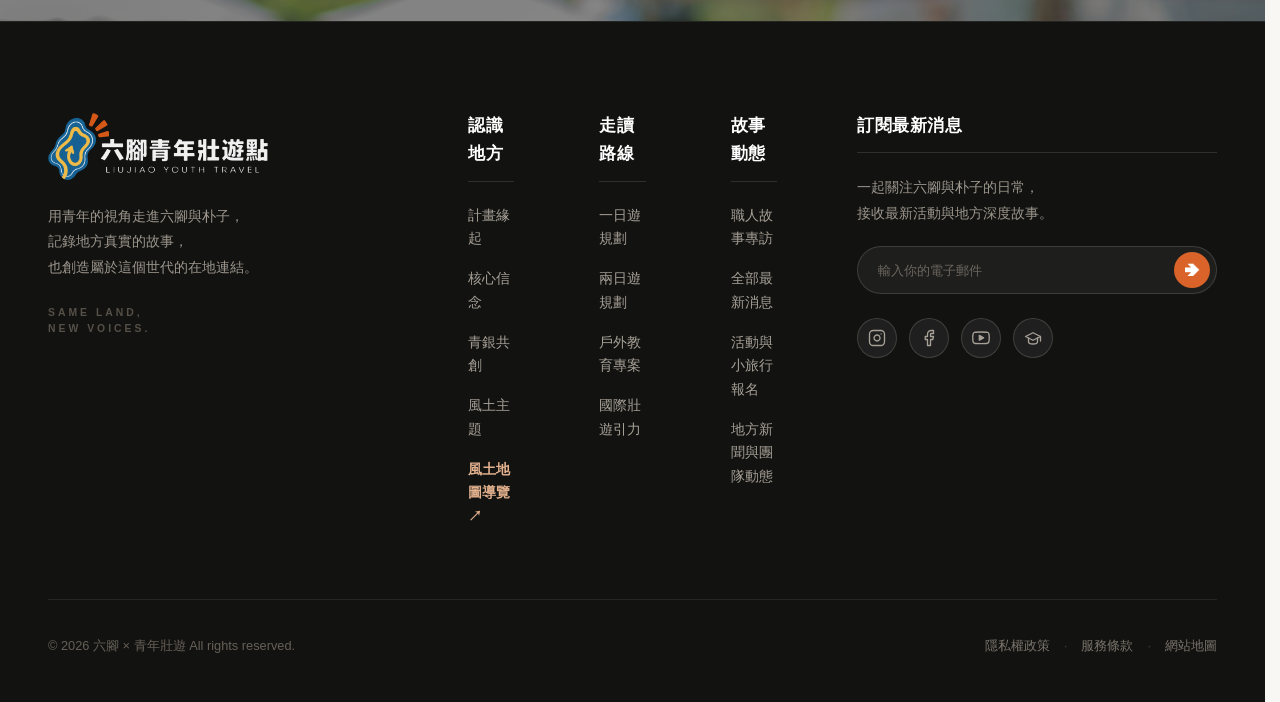
==== commit 7e9ab05b: "Add files via upload" ====
--- a/index.html
+++ b/index.html
@@ -13,14 +13,13 @@
 </head>
 <body class="home-page">
 
-<!-- ==================== 全域標準頂部導覽列 (Iconstack 圖標整合版) ==================== -->
+<!-- ==================== 全域標準頂部導覽列 ==================== -->
 <header class="site-header" id="siteHeader">
     <div class="nav-container">
-        
-<a href="index.html" class="nav-brand" aria-label="六腳青年壯遊首頁">
-    <img src="assets/logo-white.png" alt="六腳青年壯遊點" class="nav-logo-img logo-white">
-    <img src="assets/logo-black.png" alt="六腳青年壯遊點" class="nav-logo-img logo-black">
-</a>
+        <a href="index.html" class="nav-brand" aria-label="六腳青年壯遊首頁">
+            <img src="assets/logo-white.png" alt="六腳青年壯遊點" class="nav-logo-img logo-white">
+            <img src="assets/logo-black.png" alt="六腳青年壯遊點" class="nav-logo-img logo-black">
+        </a>
 
         <!-- 核心導覽選單 -->
         <nav class="nav-menu" id="navMenu">
@@ -34,7 +33,6 @@
                 <li class="nav-item nav-has-dropdown">
                     <a href="itinerary.html" class="nav-link nav-dropdown-trigger">
                         <span data-i18n="nav_routes">走讀路線</span>
-                        <!-- Iconstack Chevron Down -->
                         <svg class="nav-icon-svg nav-chevron-icon" viewBox="0 0 24 24" fill="none" stroke="currentColor" stroke-width="2" stroke-linecap="round" stroke-linejoin="round">
                             <polyline points="6 9 12 15 18 9"></polyline>
                         </svg>
@@ -89,15 +87,6 @@
 
         <!-- 右側功能操作區 -->
         <div class="nav-actions">
-            <!-- 搜尋按鈕 (Iconstack Search Icon) -->
-            <button class="nav-action-btn" id="navSearchBtn" aria-label="搜尋">
-                <svg class="nav-icon-svg" viewBox="0 0 24 24" fill="none" stroke="currentColor" stroke-width="2" stroke-linecap="round" stroke-linejoin="round">
-                    <circle cx="11" cy="11" r="8"></circle>
-                    <line x1="21" y1="21" x2="16.65" y2="16.65"></line>
-                </svg>
-            </button>
-            
-            <!-- 語言切換選單 (Iconstack Globe Icon) -->
             <div class="lang-dropdown-wrapper" id="langDropdownWrapper">
                 <button class="nav-lang-btn" id="langBtn" aria-expanded="false">
                     <svg class="nav-icon-svg nav-globe-icon" viewBox="0 0 24 24" fill="none" stroke="currentColor" stroke-width="1.8" stroke-linecap="round" stroke-linejoin="round">
@@ -118,7 +107,6 @@
                 </ul>
             </div>
 
-            <!-- 右側行動呼籲按鈕 (Iconstack Arrow Right Icon) -->
             <a href="contact.html" class="nav-btn-cta">
                 <span data-i18n="nav_cta">開始規劃</span>
                 <svg class="nav-icon-svg nav-cta-arrow" viewBox="0 0 24 24" fill="none" stroke="currentColor" stroke-width="2" stroke-linecap="round" stroke-linejoin="round">
@@ -127,36 +115,10 @@
                 </svg>
             </a>
         </div>
-
     </div>
 </header>
 
-<!-- ==================== 全螢幕搜尋浮層 ==================== -->
-<div class="search-overlay" id="searchOverlay">
-    <button class="search-close-btn" id="searchCloseBtn" aria-label="關閉搜尋">
-        <svg xmlns="http://www.w3.org/2000/svg" width="28" height="28" viewBox="0 0 24 24" fill="none" stroke="currentColor" stroke-width="2" stroke-linecap="round" stroke-linejoin="round">
-            <path d="M18 6 6 18"/>
-            <path d="m6 6 12 12"/>
-        </svg>
-    </button>
-    <div class="search-modal-inner">
-        <span class="search-sub-title">SEARCH JOURNAL & SPOTS</span>
-        <div class="search-box">
-            <input type="text" id="globalSearchInput" placeholder="搜尋 14 大據點、走讀路線、職人或最新消息..." autocomplete="off">
-            <button class="search-submit-btn" id="globalSearchSubmit">搜尋</button>
-        </div>
-        <div class="search-quick-tags">
-            <span>熱門探索：</span>
-            <a href="spots.html">黃憲章懸絲偶</a>
-            <a href="spots.html">蒜頭糖廠五分車</a>
-            <a href="spots.html">成豐社區講堂</a>
-            <a href="itinerary.html#twoday">兩日遊駐村</a>
-            <a href="spots.html">木藍染體驗</a>
-        </div>
-    </div>
-</div>
-
-<!-- 手機版抽屜滑出選單 (由頂欄漢堡開關觸發) -->
+<!-- 手機版抽屜滑出選單 -->
 <aside class="sidebar-nav" id="sidebarNav">
     <div class="sidebar-top">
         <a href="index.html" class="sidebar-logo">
@@ -183,284 +145,251 @@
 
 <main class="content-container">
 
-<!-- ==================== 全景電影感主視覺 (水道頭自動切換左側) ==================== -->
-<section id="home" class="page-section hero-fullscreen-wrapper">
-    
-    <!-- 1. 全螢幕背景輪播軌道 (第三張標註 data-align="left") -->
-    <div class="hero-carousel" id="heroCarousel">
-        <div class="hero-bg-slide active" style="background-image: url('assets/藍染體驗.jpg');" data-align="right"></div>
-        <div class="hero-bg-slide" style="background-image: url('assets/笑咪咪懸絲偶劇團.jpg');" data-align="right"></div>
-        <div class="hero-bg-slide" style="background-image: url('assets/水道頭文創聚落.jpg');" data-align="left"></div>
-    </div>
-
-    <!-- 2. 動態定位文字層 (預設靠右，水道頭自動切換至左) -->
-    <div class="hero-content-overlay" id="heroTextOverlay">
-        <div class="hero-text-box" id="heroTextBox">
-            <h1 class="hero-main-title">
-                JOURNEY INTO<br>
-                CHIAYI YOUTH<br>
-                CULTURE
-            </h1>
-            <p class="hero-desc-cn">走進風土，啟程壯遊。</p>
-        </div>
-    </div>
-
-    <!-- 3. 左側極簡箭頭按鈕 -->
-    <button class="hero-edge-btn btn-edge-prev" id="heroPrevBtn" aria-label="上一張圖片">
-        <svg xmlns="http://www.w3.org/2000/svg" width="36" height="36" viewBox="0 0 24 24" fill="none" stroke="currentColor" stroke-width="2.4" stroke-linecap="round" stroke-linejoin="round">
-            <path d="m15 18-6-6 6-6"/>
-        </svg>
-    </button>
-
-    <!-- 4. 右側極簡箭頭按鈕 -->
-    <button class="hero-edge-btn btn-edge-next" id="heroNextBtn" aria-label="下一張圖片">
-        <svg xmlns="http://www.w3.org/2000/svg" width="36" height="36" viewBox="0 0 24 24" fill="none" stroke="currentColor" stroke-width="2.4" stroke-linecap="round" stroke-linejoin="round">
-            <path d="m9 18 6-6-6-6"/>
-        </svg>
-    </button>
-
-    <!-- 5. 底部微弱走馬燈水印 -->
-    <div class="hero-marquee-strip">
-        <div class="marquee-track" id="heroMarquee">
-            CHIAYI YOUTH TRAVEL ‧ LIOUJIAO & PUZI ‧ ARTFUL CHIAYI ‧ CHIAYI YOUTH TRAVEL
-        </div>
-    </div>
-
-</section>
-<!-- ====================================================================
-     01. 關於我們 (ABOUT US) - 雜誌拼貼與雙城手感
-     ==================================================================== -->
-<section id="about" class="section-editorial-about">
-    <div class="about-layout-container">
-        
-        <!-- 左側：標題、引言與入口按鈕 -->
-        <div class="about-text-column">
-            <div class="editorial-section-tag">
-                <span class="tag-en">ABOUT US</span>
-            </div>
-
-            <h2 class="about-hero-headline">
-                以青年視角<br>
-                重新走進嘉義
-            </h2>
-
-            <p class="about-manifesto">
-                我們是一群關注地方文化的青年，<br>
-                走進六腳與朴子的田野、街巷與人群，<br>
-                用觀察、記錄與設計，<br>
-                重新呈現這片土地的故事。
-            </p>
-
-            <a href="about.html" class="btn-editorial-pill">
-                認識我們 <span>→</span>
-            </a>
-        </div>
-
-        <!-- 右側：照片拼貼組與印記 -->
-        <div class="about-collage-column">
-            <div class="collage-corner-tag">
-                SMALL<br>TOWNS<br>BIG<br>STORIES
-            </div>
-
-            <!-- 主拍立得照片 (微傾斜) -->
-            <div class="polaroid-card main-polaroid">
-                <div class="polaroid-stamp">六腳 ‧ 朴子</div>
-                <div class="polaroid-img-box">
-                    <img src="assets/水道頭文創聚落.jpg" alt="六腳朴子老街街景">
-                </div>
-                <span class="polaroid-handwrite">Explore with us</span>
-            </div>
-
-            <!-- 右上方次要照片：平交道與鐵道記憶 -->
-            <div class="polaroid-card sub-polaroid-top">
-                <div class="polaroid-img-box">
-                    <img src="assets/藍染體驗.jpg" alt="糖鐵鐵道與生活聚落">
-                </div>
-            </div>
-
-            <!-- 右下方次要照片：歷史建築屋脊 -->
-            <div class="polaroid-card sub-polaroid-bottom">
-                <div class="polaroid-img-box">
-                    <img src="assets/笑咪咪懸絲偶劇團.jpg" alt="日式宿舍與歷史街屋">
-                </div>
-            </div>
-        </div>
-
-    </div>
-</section>
-
-
-<!-- ====================================================================
-     02. 青年壯遊 (THE JOURNEY) - 三階段連動走讀路徑
-     ==================================================================== -->
-<section id="journey" class="section-dark-journey">
-    <div class="journey-main-container">
-
-        <!-- 頂部：章節標題、說明文與手寫字 -->
-        <div class="journey-header-grid">
-            <div class="journey-title-wrap">
+    <!-- ==================== 全景電影感主視覺 ==================== -->
+    <section id="home" class="page-section hero-fullscreen-wrapper">
+        <div class="hero-carousel" id="heroCarousel">
+            <div class="hero-bg-slide active" style="background-image: url('assets/藍染體驗.jpg');" data-align="right"></div>
+            <div class="hero-bg-slide" style="background-image: url('assets/笑咪咪懸絲偶劇團.jpg');" data-align="right"></div>
+            <div class="hero-bg-slide" style="background-image: url('assets/水道頭文創聚落.jpg');" data-align="left"></div>
+        </div>
+
+        <div class="hero-content-overlay" id="heroTextOverlay">
+            <div class="hero-text-box" id="heroTextBox">
+                <h1 class="hero-main-title">
+                    JOURNEY INTO<br>
+                    CHIAYI YOUTH<br>
+                    CULTURE
+                </h1>
+                <p class="hero-desc-cn">走進風土，啟程壯遊。</p>
+            </div>
+        </div>
+
+        <button class="hero-edge-btn btn-edge-prev" id="heroPrevBtn" aria-label="上一張圖片">
+            <svg xmlns="http://www.w3.org/2000/svg" width="36" height="36" viewBox="0 0 24 24" fill="none" stroke="currentColor" stroke-width="2.4" stroke-linecap="round" stroke-linejoin="round">
+                <path d="m15 18-6-6 6-6"/>
+            </svg>
+        </button>
+
+        <button class="hero-edge-btn btn-edge-next" id="heroNextBtn" aria-label="下一張圖片">
+            <svg xmlns="http://www.w3.org/2000/svg" width="36" height="36" viewBox="0 0 24 24" fill="none" stroke="currentColor" stroke-width="2.4" stroke-linecap="round" stroke-linejoin="round">
+                <path d="m9 18 6-6-6-6"/>
+            </svg>
+        </button>
+
+        <div class="hero-marquee-strip">
+            <div class="marquee-track" id="heroMarquee">
+                CHIAYI YOUTH TRAVEL ‧ LIOUJIAO & PUZI ‧ ARTFUL CHIAYI ‧ CHIAYI YOUTH TRAVEL
+            </div>
+        </div>
+    </section>
+
+    <!-- ==================== 01. 關於我們 ==================== -->
+    <section id="about" class="section-editorial-about">
+        <div class="about-layout-container">
+            <div class="about-text-column">
                 <div class="editorial-section-tag">
-                    <span class="tag-en">THE JOURNEY</span>
-                </div>
-                <h2 class="journey-title-cn">青年壯遊</h2>
-                <p class="journey-lead-slogan">
-                    從一個據點出發，<br>
-                    沿著一條路線，遇見一個地方的人。
+                    <span class="tag-en">ABOUT US</span>
+                </div>
+
+                <h2 class="about-hero-headline">
+                    以青年視角<br>
+                    重新走進嘉義
+                </h2>
+
+                <p class="about-manifesto">
+                    我們是一群關注地方文化的青年，<br>
+                    走進六腳與朴子的田野、街巷與人群，<br>
+                    用觀察、記錄與設計，<br>
+                    重新呈現這片土地的故事。
                 </p>
-            </div>
-
-            <div class="journey-desc-wrap">
-                <p class="journey-body-text">
-                    在六腳與朴子的土地上，<br>
-                    有豐富的文化、產業與生活日常。<br>
-                    我們整理出 14 個壯遊據點，<br>
-                    規劃多條走讀路線，並記錄職人的故事，<br>
-                    邀請你用自己的方式，走進嘉義。
-                </p>
-            </div>
-
-            <div class="journey-handwritten-wrap">
-                <span class="script-handwriting">Explore Local Together.</span>
-            </div>
-        </div>
-
-        <!-- 貫穿三大板塊的弧形連線 (SVG Stepper Line) -->
-        <div class="journey-stepper-line-wrap">
-            <svg class="stepper-svg" viewBox="0 0 1200 40" fill="none" preserveAspectRatio="none">
-                <path d="M 80,20 Q 300,5 500,20 T 920,20 T 1120,20" stroke="rgba(255,255,255,0.25)" stroke-dasharray="4 6" stroke-width="1.5"/>
-                <circle cx="80" cy="20" r="4.5" fill="#D96328" />
-                <circle cx="500" cy="20" r="4.5" fill="#D96328" />
-                <circle cx="920" cy="20" r="4.5" fill="#D96328" />
-            </svg>
-        </div>
-
-        <!-- 三欄卡片網格 -->
-        <div class="journey-cards-row">
-            
-            <!-- 01 壯遊據點 (純白有機地圖) -->
-            <div class="journey-card">
-                <div class="journey-card-header">
-                    <span class="step-idx">01</span>
-                    <div class="step-meta">
-                        <span class="step-en">SPOTS</span>
-                        <h3 class="step-title">壯遊據點</h3>
-                    </div>
-                </div>
-
-                <div class="card-visual-box visual-map-box">
-                    <img src="assets/地圖1.png" alt="六腳朴子風土輪廓" class="journey-map-graphic">
-                </div>
-
-                <p class="journey-card-desc">
-                    14 個地方座標，<br>
-                    探索六腳與朴子的風土日常。
-                </p>
-
-                <a href="spots.html" class="btn-journey-circle-link">
-                    <span class="link-circle-arrow">→</span>
-                    <span class="link-text">EXPLORE SPOTS</span>
+
+                <a href="about.html" class="btn-editorial-pill">
+                    認識我們 <span>→</span>
                 </a>
             </div>
 
-            <!-- 02 走讀路線 (風景雙拍立得) -->
-            <div class="journey-card">
-                <div class="journey-card-header">
-                    <span class="step-idx">02</span>
-                    <div class="step-meta">
-                        <span class="step-en">ROUTES</span>
-                        <h3 class="step-title">走讀路線</h3>
-                    </div>
-                </div>
-
-                <div class="card-visual-box visual-overlapping-photos">
-                    <div class="overlapping-photo-back">
-                        <img src="assets/水道頭文創聚落.jpg" alt="田野大道風景">
-                    </div>
-                    <div class="overlapping-photo-front">
-                        <img src="assets/藍染體驗.jpg" alt="五分車軌道">
-                    </div>
-                </div>
-
-                <p class="journey-card-desc">
-                    多條主題走讀路線，<br>
-                    帶你用不同角度認識地方。
-                </p>
-
-                <a href="itinerary.html" class="btn-journey-circle-link">
-                    <span class="link-circle-arrow">→</span>
-                    <span class="link-text">EXPLORE ROUTES</span>
+            <div class="about-collage-column">
+                <div class="collage-corner-tag">
+                    SMALL<br>TOWNS<br>BIG<br>STORIES
+                </div>
+
+                <div class="polaroid-card main-polaroid">
+                    <div class="polaroid-stamp">六腳 ‧ 朴子</div>
+                    <div class="polaroid-img-box">
+                        <img src="assets/水道頭文創聚落.jpg" alt="六腳朴子老街街景">
+                    </div>
+                    <span class="polaroid-handwrite">Explore with us</span>
+                </div>
+
+                <div class="polaroid-card sub-polaroid-top">
+                    <div class="polaroid-img-box">
+                        <img src="assets/藍染體驗.jpg" alt="糖鐵鐵道與生活聚落">
+                    </div>
+                </div>
+
+                <div class="polaroid-card sub-polaroid-bottom">
+                    <div class="polaroid-img-box">
+                        <img src="assets/笑咪咪懸絲偶劇團.jpg" alt="日式宿舍與歷史街屋">
+                    </div>
+                </div>
+            </div>
+        </div>
+    </section>
+
+    <!-- ==================== 02. 青年壯遊 ==================== -->
+    <section id="journey" class="section-dark-journey">
+        <div class="journey-main-container">
+            <div class="journey-header-grid">
+                <div class="journey-title-wrap">
+                    <div class="editorial-section-tag">
+                        <span class="tag-en">THE JOURNEY</span>
+                    </div>
+                    <h2 class="journey-title-cn">青年壯遊</h2>
+                    <p class="journey-lead-slogan">
+                        從一個據點出發，<br>
+                        沿著一條路線，遇見一個地方的人。
+                    </p>
+                </div>
+
+                <div class="journey-desc-wrap">
+                    <p class="journey-body-text">
+                        在六腳與朴子的土地上，<br>
+                        有豐富的文化、產業與生活日常。<br>
+                        我們整理出 14 個壯遊據點，<br>
+                        規劃多條走讀路線，並記錄職人的故事，<br>
+                        邀請你用自己的方式，走進嘉義。
+                    </p>
+                </div>
+
+                <div class="journey-handwritten-wrap">
+                    <span class="script-handwriting">Explore Local Together.</span>
+                </div>
+            </div>
+
+            <div class="journey-stepper-line-wrap">
+                <svg class="stepper-svg" viewBox="0 0 1200 40" fill="none" preserveAspectRatio="none">
+                    <path d="M 80,20 Q 300,5 500,20 T 920,20 T 1120,20" stroke="rgba(255,255,255,0.25)" stroke-dasharray="4 6" stroke-width="1.5"/>
+                    <circle cx="80" cy="20" r="4.5" fill="#D96328" />
+                    <circle cx="500" cy="20" r="4.5" fill="#D96328" />
+                    <circle cx="920" cy="20" r="4.5" fill="#D96328" />
+                </svg>
+            </div>
+
+            <div class="journey-cards-row">
+                <div class="journey-card">
+                    <div class="journey-card-header">
+                        <span class="step-idx">01</span>
+                        <div class="step-meta">
+                            <span class="step-en">SPOTS</span>
+                            <h3 class="step-title">壯遊據點</h3>
+                        </div>
+                    </div>
+
+                    <div class="card-visual-box visual-map-box">
+                        <img src="assets/地圖1.png" alt="六腳朴子風土輪廓" class="journey-map-graphic">
+                    </div>
+
+                    <p class="journey-card-desc">
+                        14 個地方座標，<br>
+                        探索六腳與朴子的風土日常。
+                    </p>
+
+                    <a href="spots.html" class="btn-journey-circle-link">
+                        <span class="link-circle-arrow">→</span>
+                        <span class="link-text">EXPLORE SPOTS</span>
+                    </a>
+                </div>
+
+                <div class="journey-card">
+                    <div class="journey-card-header">
+                        <span class="step-idx">02</span>
+                        <div class="step-meta">
+                            <span class="step-en">ROUTES</span>
+                            <h3 class="step-title">走讀路線</h3>
+                        </div>
+                    </div>
+
+                    <div class="card-visual-box visual-overlapping-photos">
+                        <div class="overlapping-photo-back">
+                            <img src="assets/水道頭文創聚落.jpg" alt="田野大道風景">
+                        </div>
+                        <div class="overlapping-photo-front">
+                            <img src="assets/朴子老街2.jpg" alt="五分車軌道">
+                        </div>
+                    </div>
+
+                    <p class="journey-card-desc">
+                        多條主題走讀路線，<br>
+                        帶你用不同角度認識地方。
+                    </p>
+
+                    <a href="itinerary.html" class="btn-journey-circle-link">
+                        <span class="link-circle-arrow">→</span>
+                        <span class="link-text">EXPLORE ROUTES</span>
+                    </a>
+                </div>
+
+                <div class="journey-card">
+                    <div class="journey-card-header">
+                        <span class="step-idx">03</span>
+                        <div class="step-meta">
+                            <span class="step-en">PEOPLE</span>
+                            <h3 class="step-title">職人故事</h3>
+                        </div>
+                    </div>
+
+                    <div class="card-visual-box visual-artisan-photos">
+                        <div class="artisan-main-photo">
+                            <img src="assets/種植.jpg" alt="懸絲偶大師笑顏">
+                        </div>
+                        <div class="artisan-sub-photo">
+                            <img src="assets/製偶.jpg" alt="職人手作線條細節">
+                        </div>
+                    </div>
+
+                    <p class="journey-card-desc">
+                        從職人的手中，<br>
+                        看見土地的記憶與技藝。
+                    </p>
+
+                    <a href="journal.html" class="btn-journey-circle-link">
+                        <span class="link-circle-arrow">→</span>
+                        <span class="link-text">EXPLORE PEOPLE</span>
+                    </a>
+                </div>
+            </div>
+        </div>
+    </section>
+
+    <!-- ==================== 03. 全幅行動號召 ==================== -->
+    <section class="section-full-cta">
+        <div class="cta-bg-layer" style="background-image: url('assets/水道頭文創聚落.jpg');"></div>
+        <div class="cta-overlay-mask"></div>
+
+        <div class="cta-content-inner">
+            <div class="cta-watermark-left">
+                NEXT<br>STOP<br>A BETTER<br>CHIAYI
+            </div>
+
+            <div class="cta-center-action">
+                <h2 class="cta-title">下一站，由你決定。</h2>
+                <p class="cta-sub">準備好，開始你的壯遊了嗎？</p>
+                <a href="spots.html" class="btn-cta-orange-pill">
+                    開始探索 <span>→</span>
                 </a>
             </div>
 
-            <!-- 03 職人故事 (人物人像 ✕ 手作細節) -->
-            <div class="journey-card">
-                <div class="journey-card-header">
-                    <span class="step-idx">03</span>
-                    <div class="step-meta">
-                        <span class="step-en">PEOPLE</span>
-                        <h3 class="step-title">職人故事</h3>
-                    </div>
-                </div>
-
-                <div class="card-visual-box visual-artisan-photos">
-                    <div class="artisan-main-photo">
-                        <img src="assets/笑咪咪懸絲偶劇團.jpg" alt="懸絲偶大師笑顏">
-                    </div>
-                    <div class="artisan-sub-photo">
-                        <img src="assets/藍染體驗.jpg" alt="職人手作線條細節">
-                    </div>
-                </div>
-
-                <p class="journey-card-desc">
-                    從職人的手中，<br>
-                    看見土地的記憶與技藝。
-                </p>
-
-                <a href="journal.html" class="btn-journey-circle-link">
-                    <span class="link-circle-arrow">→</span>
-                    <span class="link-text">EXPLORE PEOPLE</span>
-                </a>
-            </div>
-
-        </div>
-
-    </div>
-</section>
-
-
-<!-- ====================================================================
-     03. 全幅行動號召 (CTA BANNER) - 田野大景
-     ==================================================================== -->
-<section class="section-full-cta">
-    <div class="cta-bg-layer" style="background-image: url('assets/水道頭文創聚落.jpg');"></div>
-    <div class="cta-overlay-mask"></div>
-
-    <div class="cta-content-inner">
-        <div class="cta-watermark-left">
-            NEXT<br>STOP<br>A BETTER<br>CHIAYI
-        </div>
-
-        <div class="cta-center-action">
-            <h2 class="cta-title">下一站，由你決定。</h2>
-            <p class="cta-sub">準備好，開始你的壯遊了嗎？</p>
-            <a href="itinerary.html" class="btn-cta-orange-pill">
-                開始探索 <span>→</span>
-            </a>
-        </div>
-
-        <div class="cta-watermark-right">
-            YOUTH<br>TRAVEL<br>LOCAL<br>IMPACT
-        </div>
-    </div>
-</section>
-
+            <div class="cta-watermark-right">
+                YOUTH<br>TRAVEL<br>LOCAL<br>IMPACT
+            </div>
+        </div>
+    </section>
+</main>
 
 <!-- ==================== 6. 全站統一高級頁尾 ==================== -->
 <footer class="site-global-footer">
     <div class="footer-container">
         <div class="footer-main-grid">
-
-            <!-- 1. 左側品牌欄 -->
             <div class="footer-brand-col">
                 <a href="index.html" class="footer-brand-header" aria-label="六腳青年壯遊首頁">
                     <img src="assets/logo-white.png" alt="六腳青年壯遊點" class="footer-logo-img">
@@ -478,10 +407,7 @@
                 </div>
             </div>
 
-            <!-- 2. 中間三大導覽欄位 -->
             <div class="footer-nav-columns">
-                
-                <!-- 欄位 1: 認識地方 -->
                 <div class="footer-nav-col">
                     <div class="col-header-wrap">
                         <h4 class="nav-col-title">認識地方</h4>
@@ -495,7 +421,6 @@
                     </ul>
                 </div>
 
-                <!-- 欄位 2: 走讀路線 -->
                 <div class="footer-nav-col">
                     <div class="col-header-wrap">
                         <h4 class="nav-col-title">走讀路線</h4>
@@ -508,7 +433,6 @@
                     </ul>
                 </div>
 
-                <!-- 欄位 3: 故事與動態 -->
                 <div class="footer-nav-col">
                     <div class="col-header-wrap">
                         <h4 class="nav-col-title">故事動態</h4>
@@ -520,10 +444,8 @@
                         <li><a href="news.html">地方新聞與團隊動態</a></li>
                     </ul>
                 </div>
-
-            </div>
-
-            <!-- 3. 右側訂閱與社群 -->
+            </div>
+
             <div class="footer-subscribe-col">
                 <div class="col-header-wrap">   
                     <h4 class="subscribe-col-title">訂閱最新消息</h4>
@@ -535,51 +457,46 @@
                     <button type="submit" class="btn-sub-send" aria-label="確認訂閱">➔</button>
                 </form>
 
-<div class="footer-social-row">
-    <!-- Instagram -->
-    <a href="https://www.instagram.com/ncyu_tcrc_/" target="_blank" rel="noopener noreferrer" class="social-btn" aria-label="Instagram">
-        <svg class="social-icon-svg" viewBox="0 0 24 24" fill="none" stroke="currentColor" stroke-width="1.8" stroke-linecap="round" stroke-linejoin="round">
-            <rect x="2" y="2" width="20" height="20" rx="5" ry="5"></rect>
-            <path d="M16 11.37A4 4 0 1 1 12.63 8 4 4 0 0 1 16 11.37z"></path>
-            <line x1="17.5" y1="6.5" x2="17.51" y2="6.5"></line>
-        </svg>
-    </a>
-
-    <!-- Facebook -->
-    <a href="https://www.facebook.com/" target="_blank" rel="noopener noreferrer" class="social-btn" aria-label="Facebook">
-        <svg class="social-icon-svg" viewBox="0 0 24 24" fill="none" stroke="currentColor" stroke-width="1.8" stroke-linecap="round" stroke-linejoin="round">
-            <path d="M18 2h-3a5 5 0 0 0-5 5v3H7v4h3v8h4v-8h3l1-4h-4V7a1 1 0 0 1 1-1h3z"></path>
-        </svg>
-    </a>
-
-    <!-- YouTube -->
-    <a href="https://www.youtube.com/" target="_blank" rel="noopener noreferrer" class="social-btn" aria-label="YouTube">
-        <svg class="social-icon-svg" viewBox="0 0 24 24" fill="none" stroke="currentColor" stroke-width="1.8" stroke-linecap="round" stroke-linejoin="round">
-            <path d="M22.54 6.42a2.78 2.78 0 0 0-1.94-2C18.88 4 12 4 12 4s-6.88 0-8.6.46a2.78 2.78 0 0 0-1.94 2A29 29 0 0 0 1 11.75a29 29 0 0 0 .46 5.33A2.78 2.78 0 0 0 3.4 19c1.72.46 8.6.46 8.6.46s6.88 0 8.6-.46a2.78 2.78 0 0 0 1.94-2 29 29 0 0 0 .46-5.25 29 29 0 0 0-.46-5.33z"></path>
-            <polygon points="9.75 15.02 15.5 11.75 9.75 8.48 9.75 15.02" fill="currentColor"></polygon>
-        </svg>
-    </a>
-
-    <!-- LINE (通訊對話氣泡) -->
-    <a href="https://line.me/" target="_blank" rel="noopener noreferrer" class="social-btn" aria-label="LINE">
-        <svg class="social-icon-svg" viewBox="0 0 24 24" fill="none" stroke="currentColor" stroke-width="1.8" stroke-linecap="round" stroke-linejoin="round">
-            <path d="M21 11.5a8.38 8.38 0 0 1-.9 3.8 8.5 8.5 0 0 1-7.6 4.7 8.38 8.38 0 0 1-3.8-.9L3 21l1.9-5.7a8.38 8.38 0 0 1-.9-3.8 8.5 8.5 0 0 1 4.7-7.6 8.38 8.38 0 0 1 3.8-.9h.5a8.48 8.48 0 0 1 8 8v.5z"></path>
-        </svg>
-    </a>
-</div>
-            </div>
-
-        </div>
-
-        <!-- 4. 底部版權與法律條款 -->
+                <div class="footer-social-row">
+                    <a href="https://www.instagram.com/ncyu_tcrc_/" target="_blank" rel="noopener noreferrer" class="social-btn" aria-label="Instagram">
+                        <svg class="social-icon-svg" viewBox="0 0 24 24" fill="none" stroke="currentColor" stroke-width="1.8" stroke-linecap="round" stroke-linejoin="round">
+                            <rect x="2" y="2" width="20" height="20" rx="5" ry="5"></rect>
+                            <path d="M16 11.37A4 4 0 1 1 12.63 8 4 4 0 0 1 16 11.37z"></path>
+                            <line x1="17.5" y1="6.5" x2="17.51" y2="6.5"></line>
+                        </svg>
+                    </a>
+
+                    <a href="https://www.facebook.com/profile.php?id=100094951715180" target="_blank" rel="noopener noreferrer" class="social-btn" aria-label="Facebook">
+                        <svg class="social-icon-svg" viewBox="0 0 24 24" fill="none" stroke="currentColor" stroke-width="1.8" stroke-linecap="round" stroke-linejoin="round">
+                            <path d="M18 2h-3a5 5 0 0 0-5 5v3H7v4h3v8h4v-8h3l1-4h-4V7a1 1 0 0 1 1-1h3z"></path>
+                        </svg>
+                    </a>
+
+                    <a href="https://youtube.com/@user-ncyutcrc?si=jMXJJ1vmi94Zqzbw" target="_blank" rel="noopener noreferrer" class="social-btn" aria-label="YouTube">
+                        <svg class="social-icon-svg" viewBox="0 0 24 24" fill="none" stroke="currentColor" stroke-width="1.8" stroke-linecap="round" stroke-linejoin="round">
+                            <path d="M22.54 6.42a2.78 2.78 0 0 0-1.94-2C18.88 4 12 4 12 4s-6.88 0-8.6.46a2.78 2.78 0 0 0-1.94 2A29 29 0 0 0 1 11.75a29 29 0 0 0 .46 5.33A2.78 2.78 0 0 0 3.4 19c1.72.46 8.6.46 8.6.46s6.88 0 8.6-.46a2.78 2.78 0 0 0 1.94-2 29 29 0 0 0 .46-5.25 29 29 0 0 0-.46-5.33z"></path>
+                            <polygon points="9.75 15.02 15.5 11.75 9.75 8.48 9.75 15.02" fill="currentColor"></polygon>
+                        </svg>
+                    </a>
+
+                    <a href="https://website.ncyu.edu.tw/tcrc" target="_blank" rel="noopener noreferrer" class="social-btn" aria-label="國立嘉義大學臺灣文化路徑研究中心" title="國立嘉義大學 臺灣文化路徑研究中心">
+                        <svg class="social-icon-svg" viewBox="0 0 24 24" fill="none" stroke="currentColor" stroke-width="1.8" stroke-linecap="round" stroke-linejoin="round">
+                            <path d="M22 10v6M2 10l10-5 10 5-10 5z"></path>
+                            <path d="M6 12v5c0 2 2 3 6 3s6-1 6-3v-5"></path>
+                        </svg>
+                    </a>
+                </div>
+            </div>
+        </div>
+
         <div class="footer-legal-bar">
-            <p class="copyright-text">© 2026 嘉義 × 青年壯遊 All rights reserved.</p>
+            <p class="copyright-text">© 2026 六腳 × 青年壯遊 All rights reserved.</p>
             <div class="legal-links">
-                <a href="#">隱私權政策</a>
+                <a href="privacy.html#privacy">隱私權政策</a>
                 <span class="dot">·</span>
-                <a href="#">服務條款</a>
+                <a href="privacy.html#terms">服務條款</a>
                 <span class="dot">·</span>
-                <a href="#">網站地圖</a>
+                <a href="spots.html">網站地圖</a>
             </div>
         </div>
     </div>
--- a/css/common.css
+++ b/css/common.css
@@ -0,0 +1,978 @@
+/* ====================================================================
+   全站核心共用樣式表 (common.css) - Morcept 開闊寬版 ✕ 大 LOGO ✕ 零位移
+   ==================================================================== */
+
+/* 1. 主題色彩與字體變數 */
+:root {
+    --paper: #FAF8F5;               /* 溫潤米白紙張底色 */
+    --black: #171717;               /* 刊物高對比炭黑 */
+    --gray: #666666;
+    --serif: 'Noto Serif TC', 'Playfair Display', Georgia, serif;
+    --display-serif-heavy: 'Bodoni Moda', 'Playfair Display', serif;
+    --display: 'Poppins', sans-serif;
+    --sans: 'Noto Sans TC', 'Poppins', sans-serif;
+
+    --bg-main: #F8F7F4;             /* 淺灰溫潤基底 */
+    --card-bg: #FFFFFF;             /* 純白卡片 */
+    --dark-bg: #121212;             /* 墨黑背景 */
+    --primary: #111111;             /* 主文字黑 */
+    --accent: #D96328;              /* 風土磚橘 */
+    --accent-hover: #B84E1B;
+    --gray-text: #666666;
+    --border-line: #E5E5E5;         /* 極簡分割線 */
+    
+    --radius-pill: 999px;
+    --transition: all 0.3s cubic-bezier(0.16, 1, 0.3, 1);
+}
+
+* {
+    box-sizing: border-box;
+    margin: 0; 
+    padding: 0;
+    font-family: var(--sans);
+}
+
+/* 核心防抖動機制：強制保留捲軸槽，頁面切換時導覽列絕對不左右跳動 */
+html {
+    scroll-behavior: smooth;
+    scroll-padding-top: 96px;
+    scrollbar-gutter: stable;
+    overflow-y: scroll !important;
+    overflow-x: hidden;
+    height: auto;
+}
+
+body {
+    background-color: var(--bg-main);
+    color: var(--primary);
+    line-height: 1.7;
+    -webkit-font-smoothing: antialiased;
+    overflow-x: hidden;
+}
+
+/* ==================== 2. 全域固定頂部導覽列 (純淨無黑線全透明) ==================== */
+.site-header {
+    position: fixed !important;
+    top: 0;
+    left: 0;
+    width: 100% !important;
+    height: 82px !important;
+    
+    /* 核心 1：移除所有深色漸層，回歸 100% 純透明 */
+    background: transparent !important;
+    backdrop-filter: none !important;
+    -webkit-backdrop-filter: none !important;
+    
+    /* 核心 2：徹底拔除邊框與陰影，杜絕次像素黑線 */
+    border: none !important;
+    border-bottom: 0 !important;
+    outline: none !important;
+    box-shadow: none !important;
+    
+    z-index: 1000;
+    box-sizing: border-box;
+    display: flex;
+    align-items: center;
+
+    /* 平滑過渡動畫 */
+    transition: background-color 0.35s ease, 
+                backdrop-filter 0.35s ease, 
+                -webkit-backdrop-filter 0.35s ease, 
+                box-shadow 0.35s ease !important;
+}
+
+/* ==================== 往下滑動時的毛玻璃微透明導覽列 ==================== */
+.site-header.scrolled {
+    /* 將原本較厚的 0.92 降低為 0.72 ~ 0.75 的清透白 */
+    background: rgba(255, 255, 255, 0.72) !important;
+    
+    /* 核心毛玻璃效果：模糊背景畫面，透出下方滑過的內容 */
+    backdrop-filter: blur(16px) saturate(180%) !important;
+    -webkit-backdrop-filter: blur(16px) saturate(180%) !important;
+    
+    /* 極淡的微透明底邊線與柔和投影 */
+    border-bottom: 1px solid rgba(0, 0, 0, 0.06) !important;
+    box-shadow: 0 4px 24px rgba(0, 0, 0, 0.03) !important;
+}
+
+/* 容器寬度鎖定 (Morcept 大寬版 1620px) */
+.nav-container {
+    max-width: 1620px !important;
+    width: 100% !important;
+    height: 100% !important;
+    margin: 0 auto !important;
+    padding: 0 48px !important;
+    display: flex !important;
+    align-items: center !important;
+    justify-content: space-between !important;
+    box-sizing: border-box !important;
+}
+
+/* 品牌 LOGO 容器 */
+.nav-brand {
+    position: relative;
+    display: flex;
+    align-items: center;
+    text-decoration: none;
+    height: 100%;
+    flex-shrink: 0;
+}
+
+/* 兩張圖片完全重疊，保持相同尺寸與放大倍率 */
+.nav-logo-img {
+    height: 56px !important;
+    width: auto !important;
+    max-width: none !important;
+    aspect-ratio: auto;
+    object-fit: contain;
+    display: block;
+    transform: scale(1.18);
+    transform-origin: left center;
+    transition: opacity 0.35s ease;
+}
+
+/* 頂部狀態：白字顯示，黑字隱藏 */
+.nav-logo-img.logo-white {
+    opacity: 1;
+    position: relative;
+    z-index: 2;
+}
+
+.nav-logo-img.logo-black {
+    position: absolute;
+    top: 50%;
+    left: 0;
+    transform: translateY(-50%) scale(1.18);
+    opacity: 0;
+    pointer-events: none;
+    z-index: 1;
+}
+
+/* 往下滑動產生白底時 (.scrolled)：白字漸隱，黑字浮現 */
+.site-header.scrolled .nav-logo-img.logo-white {
+    opacity: 0;
+    pointer-events: none;
+}
+
+.site-header.scrolled .nav-logo-img.logo-black {
+    opacity: 1;
+    pointer-events: auto;
+}
+
+/* 選單項文字：頂部固定純白 */
+.nav-menu {
+    display: flex;
+    align-items: center;
+}
+
+.nav-list {
+    display: flex !important;
+    align-items: center !important;
+    gap: 38px !important;
+    list-style: none;
+    margin: 0;
+    padding: 0;
+}
+
+.nav-item {
+    position: relative;
+}
+
+.nav-link {
+    font-size: 0.96rem;
+    font-weight: 600;
+    color: #FFFFFF !important; /* 預設純白 */
+    text-decoration: none;
+    letter-spacing: 0.5px;
+    padding: 8px 0;
+    display: inline-flex;
+    align-items: center;
+    gap: 4px;
+    white-space: nowrap;
+    text-shadow: 0 1px 3px rgba(0, 0, 0, 0.5); /* 輕微微影防止淺景吃字 */
+    transition: color 0.25s ease, text-shadow 0.25s ease;
+}
+
+.nav-link:hover,
+.nav-link.active {
+    color: #FFA366 !important;
+}
+
+/* 往下滑動產生白底後，選單文字自然轉回深黑 */
+.site-header.scrolled .nav-link {
+    color: #111111 !important;
+    text-shadow: none !important;
+}
+
+.site-header.scrolled .nav-link:hover,
+.site-header.scrolled .nav-link.active {
+    color: var(--accent) !important;
+}
+
+/* Iconstack 圖標與下拉箭頭 */
+.nav-icon-svg {
+    width: 16px;
+    height: 16px;
+    display: inline-block;
+    vertical-align: middle;
+    flex-shrink: 0;
+}
+
+.nav-chevron-icon {
+    width: 14px;
+    height: 14px;
+    margin-left: 2px;
+    stroke: #FFFFFF;
+    filter: drop-shadow(0 1px 2px rgba(0, 0, 0, 0.5));
+    transition: transform 0.25s ease, stroke 0.25s ease, filter 0.25s ease;
+}
+
+.nav-has-dropdown:hover .nav-chevron-icon {
+    transform: rotate(180deg);
+}
+
+.site-header.scrolled .nav-chevron-icon {
+    stroke: #333333;
+    filter: none;
+}
+
+/* 下拉選單本體維持純白底深色字 */
+.nav-dropdown-menu {
+    position: absolute;
+    top: 100%;
+    left: 50%;
+    transform: translateX(-50%) translateY(14px);
+    width: 320px;
+    background: #FFFFFF !important;
+    border: 1px solid rgba(23, 23, 23, 0.08);
+    border-radius: 12px;
+    box-shadow: 0 16px 36px rgba(0, 0, 0, 0.12);
+    list-style: none;
+    padding: 10px;
+    margin: 0;
+    opacity: 0;
+    visibility: hidden;
+    pointer-events: none;
+    transition: all 0.28s cubic-bezier(0.16, 1, 0.3, 1);
+}
+
+.nav-has-dropdown:hover .nav-dropdown-menu {
+    opacity: 1;
+    visibility: visible;
+    pointer-events: auto;
+    transform: translateX(-50%) translateY(4px);
+}
+
+.dropdown-link {
+    display: flex;
+    align-items: flex-start;
+    gap: 12px;
+    padding: 10px 12px;
+    border-radius: 8px;
+    text-decoration: none;
+    transition: background 0.2s ease;
+}
+
+.dropdown-link:hover {
+    background: #FAF8F5;
+}
+
+.route-badge {
+    display: inline-block;
+    font-family: var(--display);
+    font-size: 0.65rem;
+    font-weight: 800;
+    color: var(--accent);
+    background: rgba(217, 99, 40, 0.12);
+    padding: 3px 6px;
+    border-radius: 4px;
+    margin-top: 2px;
+}
+
+.dropdown-link strong {
+    display: block;
+    font-size: 0.9rem;
+    color: #111111 !important;
+    margin-bottom: 2px;
+}
+
+.dropdown-link small {
+    display: block;
+    font-size: 0.75rem;
+    color: #666666 !important;
+    line-height: 1.3;
+}
+
+/* 右側功能操作區 */
+.nav-actions {
+    display: flex !important;
+    align-items: center !important;
+    gap: 18px !important;
+    flex-shrink: 0;
+}
+
+.nav-action-btn {
+    background: transparent;
+    border: none;
+    color: #FFFFFF !important;
+    cursor: pointer;
+    padding: 7px;
+    display: flex;
+    align-items: center;
+    justify-content: center;
+    border-radius: 50%;
+    filter: drop-shadow(0 1px 3px rgba(0, 0, 0, 0.5));
+    transition: color 0.2s ease, transform 0.2s ease, filter 0.2s ease;
+}
+
+.nav-action-btn:hover {
+    color: #FFA366 !important;
+    transform: scale(1.08);
+}
+
+.site-header.scrolled .nav-action-btn {
+    color: #111111 !important;
+    filter: none;
+}
+
+/* 語言切換按鈕 */
+.lang-dropdown-wrapper {
+    position: relative;
+    display: inline-block;
+}
+
+.nav-lang-btn {
+    display: inline-flex !important;
+    align-items: center !important;
+    justify-content: center !important;
+    gap: 6px !important;
+    padding: 7px 12px !important;
+    border-radius: 999px !important;
+    font-size: 0.88rem !important;
+    font-weight: 700 !important;
+    color: #FFFFFF !important;
+    border: 1px solid rgba(255, 255, 255, 0.28) !important;
+    background: rgba(255, 255, 255, 0.08);
+    backdrop-filter: blur(4px);
+    cursor: pointer;
+    white-space: nowrap;
+    min-width: 88px !important;
+    filter: drop-shadow(0 1px 3px rgba(0, 0, 0, 0.4));
+    transition: all 0.2s ease;
+}
+
+.nav-lang-btn:hover {
+    background-color: rgba(255, 255, 255, 0.2);
+    color: #FFA366 !important;
+}
+
+.nav-globe-icon,
+.nav-caret-icon {
+    stroke: currentColor;
+}
+
+.lang-dropdown-wrapper.open .nav-caret-icon {
+    transform: rotate(180deg);
+}
+
+.site-header.scrolled .nav-lang-btn {
+    color: #111111 !important;
+    border-color: transparent !important;
+    background: transparent !important;
+    filter: none;
+}
+
+.site-header.scrolled .nav-lang-btn:hover {
+    background-color: rgba(0, 0, 0, 0.05) !important;
+    color: var(--accent) !important;
+}
+
+/* 語言下拉選單面板 */
+.lang-dropdown-menu {
+    position: absolute;
+    top: calc(100% + 8px);
+    right: 0;
+    background: #FFFFFF !important;
+    border: 1px solid #ECE7DE;
+    border-radius: 8px;
+    box-shadow: 0 10px 25px rgba(0, 0, 0, 0.12);
+    list-style: none;
+    padding: 6px 0;
+    margin: 0;
+    min-width: 128px;
+    display: none;
+    z-index: 1050;
+}
+
+.lang-dropdown-wrapper.open .lang-dropdown-menu {
+    display: block;
+    animation: langFadeIn 0.2s ease forwards;
+}
+
+@keyframes langFadeIn {
+    from { opacity: 0; transform: translateY(-6px); }
+    to { opacity: 1; transform: translateY(0); }
+}
+
+.lang-option {
+    width: 100%;
+    text-align: left;
+    background: none;
+    border: none;
+    padding: 8px 18px;
+    font-size: 0.84rem;
+    font-weight: 600;
+    color: #4A4641 !important;
+    cursor: pointer;
+    transition: background 0.15s ease, color 0.15s ease;
+    display: block;
+}
+
+.lang-option:hover {
+    background-color: #F8F5EE;
+    color: var(--accent) !important;
+}
+
+.lang-option.active {
+    color: var(--accent) !important;
+    font-weight: 700;
+    background-color: #FDF1EA;
+}
+
+/* 右側 CTA 開始規劃按鈕 */
+.nav-btn-cta {
+    display: inline-flex !important;
+    align-items: center !important;
+    justify-content: center !important;
+    gap: 6px !important;
+    background: var(--accent) !important;
+    color: #FFFFFF !important;
+    text-decoration: none !important;
+    font-size: 0.9rem !important;
+    font-weight: 700 !important;
+    padding: 9px 22px !important;
+    border-radius: var(--radius-pill) !important;
+    letter-spacing: 0.5px;
+    white-space: nowrap;
+    box-shadow: 0 4px 14px rgba(217, 99, 40, 0.35);
+    transition: background 0.25s ease, transform 0.25s ease;
+}
+
+.nav-btn-cta:hover {
+    background: var(--accent-hover) !important;
+    transform: translateY(-1px);
+}
+
+.nav-cta-arrow {
+    width: 14px;
+    height: 14px;
+    stroke-width: 2.2;
+    transition: transform 0.2s ease;
+}
+
+.nav-btn-cta:hover .nav-cta-arrow {
+    transform: translateX(3px);
+}
+
+.hamburger-toggle {
+    display: none;
+    background: none;
+    border: none;
+    cursor: pointer;
+    padding: 6px;
+    color: var(--primary);
+    align-items: center;
+    justify-content: center;
+}
+
+/* ==================== 4. 全螢幕搜尋浮層 (Search Overlay) ==================== */
+.search-overlay {
+    position: fixed;
+    inset: 0;
+    background: rgba(23, 23, 23, 0.88);
+    backdrop-filter: blur(16px);
+    -webkit-backdrop-filter: blur(16px);
+    z-index: 2000;
+    display: flex;
+    align-items: center;
+    justify-content: center;
+    opacity: 0;
+    visibility: hidden;
+    transition: all 0.3s ease;
+}
+
+.search-overlay.active {
+    opacity: 1;
+    visibility: visible;
+}
+
+.search-close-btn {
+    position: absolute;
+    top: 32px;
+    right: 40px;
+    background: transparent;
+    border: none;
+    color: #FFFFFF;
+    font-size: 2.5rem;
+    cursor: pointer;
+}
+
+.search-modal-inner {
+    width: min(720px, 90%);
+    text-align: center;
+}
+
+.search-sub-title {
+    display: block;
+    font-family: var(--display);
+    font-size: 0.75rem;
+    letter-spacing: 3px;
+    color: var(--accent);
+    margin-bottom: 20px;
+    font-weight: 700;
+}
+
+.search-box {
+    display: flex;
+    border-bottom: 2px solid #FFFFFF;
+    padding-bottom: 8px;
+    margin-bottom: 24px;
+}
+
+.search-box input {
+    flex: 1;
+    background: transparent;
+    border: none;
+    outline: none;
+    color: #FFFFFF;
+    font-size: 1.4rem;
+}
+
+.search-submit-btn {
+    background: var(--accent);
+    color: #FFFFFF;
+    border: none;
+    padding: 8px 24px;
+    border-radius: 6px;
+    font-size: 0.95rem;
+    font-weight: 700;
+    cursor: pointer;
+}
+
+.search-quick-tags {
+    display: flex;
+    flex-wrap: wrap;
+    align-items: center;
+    justify-content: center;
+    gap: 10px;
+    font-size: 0.85rem;
+    color: rgba(255, 255, 255, 0.6);
+}
+
+.search-quick-tags a {
+    color: #FFFFFF;
+    text-decoration: none;
+    background: rgba(255, 255, 255, 0.1);
+    padding: 4px 12px;
+    border-radius: var(--radius-pill);
+}
+
+/* ==================== 5. 手機版抽屜導覽列 (Sidebar Drawer) ==================== */
+.sidebar-nav {
+    position: fixed;
+    top: 0; 
+    left: 0;
+    width: 280px; 
+    height: 100vh;
+    background: var(--paper);
+    border-right: 1px solid var(--border-line);
+    padding: 40px 30px;
+    display: flex; 
+    flex-direction: column;
+    justify-content: space-between;
+    z-index: 1500;
+    transform: translateX(-100%);
+    transition: transform 0.4s cubic-bezier(0.16, 1, 0.3, 1);
+}
+
+.sidebar-nav.active { transform: translateX(0); }
+
+.sidebar-tabs {
+    list-style: none; 
+    display: flex;
+    flex-direction: column; 
+    gap: 12px;
+}
+
+.sidebar-tabs .tab-item a {
+    display: block; 
+    padding: 12px 18px;
+    font-size: 1.05rem; 
+    font-weight: 500;
+    color: var(--primary); 
+    text-decoration: none;
+    border-radius: 6px;
+}
+
+.sidebar-tabs .tab-item:hover a,
+.sidebar-tabs .tab-item.active a {
+    color: var(--accent);
+    background-color: rgba(217, 99, 40, 0.08);
+    font-weight: 700;
+}
+
+.sidebar-overlay {
+    position: fixed; 
+    inset: 0;
+    background: rgba(0, 0, 0, 0.4);
+    backdrop-filter: blur(2px);
+    z-index: 1400; 
+    opacity: 0;
+    pointer-events: none; 
+    transition: opacity 0.3s ease;
+}
+
+.sidebar-overlay.active { opacity: 1; pointer-events: auto; }
+
+/* ====================================================================
+   全站統一高級頁尾規範 (深邃炭黑 ✕ 雜誌感層次排版)
+   ==================================================================== */
+.site-global-footer {
+    width: 100%;
+    background-color: #121211;
+    color: #FFFFFF;
+    position: relative;
+    z-index: 30;
+    box-sizing: border-box;
+    border-top: 1px solid rgba(255, 255, 255, 0.08);
+}
+
+.footer-container {
+    max-width: 1620px !important;
+    width: 100% !important;
+    margin: 0 auto !important;
+    padding: 90px 48px 45px 48px !important;
+    box-sizing: border-box !important;
+}
+
+.footer-main-grid {
+    display: grid !important;
+    grid-template-columns: 340px 1fr 360px !important; /* 左側品牌固定 340px、右側訂閱固定 360px、中間導航完全展開 */
+    gap: 80px !important;
+    align-items: flex-start !important;
+    padding-bottom: 70px !important;
+    border-bottom: 1px solid rgba(255, 255, 255, 0.08) !important;
+}
+
+/* 1. 左側品牌 */
+.footer-brand-col {
+    display: flex;
+    flex-direction: column;
+}
+
+/* ==================== 頁尾官方純 LOGO 樣式 ==================== */
+.footer-brand-header {
+    display: inline-block !important;
+    text-decoration: none !important;
+    margin-bottom: 24px !important;
+    padding: 0 !important;
+}
+
+/* 移除外層的小框框限制，讓 LOGO 展現清晰橫版質感 */
+.footer-logo-img {
+    height: 70px !important;       /* 高度鎖定在 48px，比例大氣且不突兀 */
+    width: auto !important;
+    max-width: 220px !important;
+    object-fit: contain !important;
+    display: block !important;
+    opacity: 0.95;
+    transition: opacity 0.25s ease, transform 0.25s ease;
+}
+
+.footer-brand-header:hover .footer-logo-img {
+    opacity: 1;
+    transform: translateY(-2px);
+}
+
+.footer-brand-text-group {
+    display: flex;
+    flex-direction: column;
+}
+
+.footer-brand-col {
+    display: flex;
+    flex-direction: column;
+}
+
+.footer-brand-title {
+    font-family: var(--serif, 'Noto Serif TC', serif);
+    font-size: 1.25rem;
+    font-weight: 800;
+    letter-spacing: 1px;
+    color: #FFFFFF;
+}
+
+.footer-brand-slogan {
+    font-size: 0.72rem;
+    color: #8C867C;
+    letter-spacing: 1px;
+    margin-top: 2px;
+}
+
+.footer-brand-desc {
+    font-size: 0.85rem;
+    color: #9C968C;
+    line-height: 1.9;
+    margin: 0 0 24px 0;
+    max-width: 320px;
+}
+
+.footer-brand-stamp {
+    display: flex;
+    flex-direction: column;
+    font-family: var(--display, 'Poppins', sans-serif);
+    font-size: 0.65rem;
+    font-weight: 800;
+    letter-spacing: 3px;
+    color: #555048;
+    line-height: 1.5;
+}
+
+/* 2. 中間三欄 */
+.footer-nav-columns {
+    display: grid !important;
+    grid-template-columns: repeat(3, 1fr) !important;
+    gap: 85px !important; /* 充分拉開「認識地方」「走讀路線」「故事與動態」的橫向距離 */
+}
+
+.col-header-wrap {
+    margin-bottom: 22px;
+    position: relative;
+    padding-bottom: 12px;
+    border-bottom: 1px solid rgba(255, 255, 255, 0.12);
+}
+
+.col-en-tag {
+    display: block;
+    font-family: var(--display, 'Poppins', sans-serif);
+    font-size: 0.6rem;
+    font-weight: 800;
+    letter-spacing: 2px;
+    color: #D96328; /* 六腳主題橘 */
+    margin-bottom: 4px;
+}
+
+.nav-col-title,
+.subscribe-col-title {
+    font-family: var(--serif, 'Noto Serif TC', serif);
+    font-size: 1.05rem;
+    font-weight: 800;
+    color: #FFFFFF;
+    margin: 0;
+    letter-spacing: 0.5px;
+}
+
+.nav-link-list {
+    list-style: none;
+    padding: 0;
+    margin: 0;
+    display: flex;
+    flex-direction: column;
+    gap: 16px !important; /* 項目縱向也微幅拉開，閱讀更舒適 */
+}
+
+.nav-link-list a {
+    text-decoration: none;
+    font-size: 0.86rem;
+    color: #A6A096;
+    transition: all 0.25s ease;
+    display: inline-block;
+}
+
+.nav-link-list a:hover {
+    color: #FFFFFF;
+    transform: translateX(4px);
+}
+
+.nav-link-list a.highlight-link {
+    color: #E2B18E;
+    font-weight: 700;
+}
+
+.nav-link-list a.highlight-link:hover {
+    color: #D96328;
+}
+
+/* 3. 右側訂閱與社群 */
+.subscribe-desc {
+    font-size: 0.86rem !important;
+    color: #9C968C;
+    line-height: 1.85;
+    margin: 0 0 20px 0;
+}
+
+.footer-subscribe-box {
+    display: flex;
+    align-items: center;
+    background: rgba(255, 255, 255, 0.05);
+    border: 1px solid rgba(255, 255, 255, 0.14);
+    border-radius: 999px;
+    padding: 5px 6px 5px 20px !important;
+    margin-bottom: 24px !important;
+    transition: border-color 0.25s ease, background 0.25s ease;
+}
+
+.footer-subscribe-box:focus-within {
+    border-color: #D96328;
+    background: rgba(255, 255, 255, 0.08);
+}
+
+.footer-subscribe-box input {
+    background: transparent;
+    border: none;
+    outline: none;
+    color: #FFFFFF;
+    font-size: 0.82rem;
+    flex: 1;
+}
+
+.footer-subscribe-box input::placeholder {
+    color: #6C665E;
+}
+
+.btn-sub-send {
+    width: 36px;
+    height: 36px;
+    border-radius: 50%;
+    border: none;
+    background: #D96328;
+    color: #FFFFFF;
+    font-size: 0.95rem;
+    cursor: pointer;
+    display: flex;
+    align-items: center;
+    justify-content: center;
+    transition: transform 0.2s ease, background-color 0.2s ease;
+}
+
+.btn-sub-send:hover {
+    background: #B84E1B;
+    transform: scale(1.08);
+}
+
+/* ==================== 頁尾社群按鈕 (IconStack 樣式) ==================== */
+.footer-social-row {
+    display: flex;
+    align-items: center;
+    gap: 12px;
+}
+
+.social-btn {
+    width: 40px;
+    height: 40px;
+    border-radius: 50%;
+    background: rgba(255, 255, 255, 0.06);
+    border: 1px solid rgba(255, 255, 255, 0.14);
+    display: inline-flex;
+    align-items: center;
+    justify-content: center;
+    color: #A6A096;
+    text-decoration: none;
+    transition: all 0.28s cubic-bezier(0.16, 1, 0.3, 1);
+}
+
+.social-icon-svg {
+    width: 18px;
+    height: 18px;
+    display: block;
+    transition: transform 0.25s ease;
+}
+
+/* 懸停效果：背景切換為主題橘、圖標轉白並微幅放大上浮 */
+.social-btn:hover {
+    background-color: #D96328;
+    border-color: #D96328;
+    color: #FFFFFF;
+    transform: translateY(-3px);
+    box-shadow: 0 4px 14px rgba(217, 99, 40, 0.35);
+}
+
+.social-btn:hover .social-icon-svg {
+    transform: scale(1.1);
+}
+
+/* 4. 最底部版權列 */
+.footer-legal-bar {
+    display: flex;
+    justify-content: space-between;
+    align-items: center;
+    padding-top: 35px !important;
+    font-size: 0.8rem !important;
+    color: #666057;
+}
+
+.legal-links {
+    display: flex;
+    align-items: center;
+    gap: 14px;
+}
+
+.legal-links a {
+    color: #7A746B;
+    text-decoration: none;
+    transition: color 0.2s ease;
+}
+
+.legal-links a:hover {
+    color: #D96328;
+}
+
+.legal-links .dot {
+    color: #44403A;
+}
+
+/* 5. 響應式適配 */
+@media (max-width: 1100px) {
+    .footer-main-grid {
+        grid-template-columns: 1fr;
+        gap: 50px;
+    }
+    .footer-brand-desc {
+        max-width: 100%;
+    }
+}
+
+@media (max-width: 640px) {
+    .footer-nav-columns {
+        grid-template-columns: 1fr;
+        gap: 32px;
+    }
+    .footer-legal-bar {
+        flex-direction: column;
+        gap: 14px;
+        align-items: flex-start;
+    }
+}
+
+/* ==================== 7. RWD 響應式斷點 ==================== */
+@media (max-width: 1150px) {
+    .nav-menu, .nav-btn-cta { display: none !important; }
+    .hamburger-toggle { display: flex !important; }
+}
+
+@media (max-width: 768px) {
+    .nav-container, .footer-main-grid, .footer-legal-inner {
+        padding-left: 20px !important;
+        padding-right: 20px !important;
+    }
+    .footer-nav-columns {
+        display: grid;
+        grid-template-columns: repeat(2, 1fr);
+        gap: 28px;
+    }
+    .footer-legal-inner {
+        flex-direction: column;
+        gap: 12px;
+        text-align: center;
+    }
+}
--- a/css/index.css
+++ b/css/index.css
@@ -0,0 +1,850 @@
+/* ====================================================================
+   首頁專屬樣式表 (index.css)
+   ==================================================================== */
+
+main.content-container {
+    width: 100% !important;
+    position: relative;
+    padding: 0 0 0 0 !important;
+    overflow-x: hidden;
+}
+
+.page-section {
+    width: 100%;
+    position: relative;
+}
+
+/* ==================== 1. 全景主視覺 (HERO FULLSCREEN) ==================== */
+.hero-fullscreen-wrapper {
+    position: relative;
+    width: 100%;
+    height: 100vh;
+    min-height: 700px;
+    background: #0B0A09;
+    overflow: hidden;
+}
+
+/* 頂部暗色漸層：確保導覽列文字對比清晰 */
+.hero-fullscreen-wrapper::before {
+    content: '';
+    position: absolute;
+    top: 0;
+    left: 0;
+    width: 100%;
+    height: 140px;
+    background: linear-gradient(180deg, rgba(0, 0, 0, 0.65) 0%, transparent 100%);
+    z-index: 2;
+    pointer-events: none;
+}
+
+/* 底部米白漸層：自然過渡至 Section 01 */
+.hero-fullscreen-wrapper::after {
+    content: '';
+    position: absolute;
+    bottom: 0;
+    left: 0;
+    width: 100%;
+    height: 220px;
+    background: linear-gradient(180deg, 
+        rgba(250, 248, 245, 0) 0%, 
+        rgba(250, 248, 245, 0.4) 40%, 
+        rgba(250, 248, 245, 0.88) 75%, 
+        #FAF8F5 100%
+    );
+    z-index: 3;
+    pointer-events: none;
+}
+
+.hero-carousel {
+    position: absolute;
+    inset: 0;
+    width: 100%;
+    height: 100%;
+    z-index: 1;
+}
+
+.hero-bg-slide {
+    position: absolute;
+    inset: 0;
+    width: 100%;
+    height: 100%;
+    background-size: cover;
+    background-position: center 38%;
+    opacity: 0;
+    visibility: hidden;
+    transition: opacity 1.2s cubic-bezier(0.16, 1, 0.3, 1), transform 8s linear;
+    transform: scale(1);
+}
+
+.hero-bg-slide.active {
+    opacity: 1;
+    visibility: visible;
+    transform: scale(1.03);
+}
+
+/* 內容文字層 (對齊 1380px 標準) */
+.hero-content-overlay {
+    position: absolute;
+    inset: 0;
+    z-index: 5;
+    display: flex;
+    pointer-events: none;
+    align-items: flex-end;
+    justify-content: flex-start;
+    max-width: 1380px;
+    width: 100%;
+    margin: 0 auto;
+    padding: 0 40px 110px 40px;
+    box-sizing: border-box;
+}
+
+.hero-content-overlay.align-right {
+    justify-content: flex-end;
+}
+
+.hero-text-box {
+    max-width: 680px;
+    text-align: left;
+}
+
+.hero-main-title {
+    font-family: var(--display-serif-heavy), 'Playfair Display', Georgia, serif;
+    font-size: clamp(3.2rem, 4.8vw, 4.4rem);
+    font-weight: 900;
+    color: #FFFFFF;
+    line-height: 1.05;
+    letter-spacing: 2px;
+    margin-bottom: 20px;
+    text-shadow: 0 4px 30px rgba(0, 0, 0, 0.7);
+    word-break: keep-all;
+}
+
+.hero-desc-cn {
+    font-size: 1.25rem;
+    font-weight: 600;
+    letter-spacing: 3px;
+    color: #F0F0F0;
+    margin: 0;
+    text-shadow: 0 2px 14px rgba(0, 0, 0, 0.8);
+}
+
+/* 左右箭頭按鈕 */
+.hero-edge-btn {
+    position: absolute;
+    top: 50%;
+    transform: translateY(-50%);
+    z-index: 20;
+    background: transparent;
+    border: none;
+    color: rgba(255, 255, 255, 0.45);
+    cursor: pointer;
+    padding: 16px;
+    display: flex;
+    align-items: center;
+    justify-content: center;
+    transition: color 0.25s ease, transform 0.25s ease;
+}
+
+.hero-edge-btn:hover {
+    color: #FFFFFF;
+}
+
+.btn-edge-prev { left: 20px; }
+.btn-edge-next { right: 20px; }
+
+/* 底部走馬燈水印 */
+.hero-marquee-strip {
+    position: absolute;
+    bottom: 14px;
+    left: 0;
+    width: 100%;
+    overflow: hidden;
+    pointer-events: none;
+    z-index: 4;
+    opacity: 0.18;
+}
+
+.marquee-track {
+    display: inline-block;
+    white-space: nowrap;
+    font-family: var(--display, sans-serif);
+    font-size: 0.75rem;
+    font-weight: 800;
+    letter-spacing: 6px;
+    color: rgba(23, 23, 23, 0.35);
+}
+
+/* ==================== 2. 關於我們 (01 ABOUT US) ==================== */
+.section-editorial-about {
+    background-color: #FAF8F5;
+    color: var(--black, #111111);
+    padding: 110px 0 130px 0;
+    position: relative;
+    overflow: hidden;
+}
+
+.about-layout-container {
+    max-width: 1380px;
+    width: 100%;
+    margin: 0 auto;
+    padding: 0 40px;
+    display: grid;
+    grid-template-columns: 0.9fr 1.25fr;
+    gap: 70px;
+    align-items: center;
+    box-sizing: border-box;
+}
+
+.editorial-section-tag {
+    display: flex;
+    align-items: baseline;
+    gap: 12px;
+    margin-bottom: 24px;
+}
+
+.editorial-section-tag .tag-num {
+    font-family: var(--display-serif-heavy), 'Playfair Display', serif;
+    font-size: 1.8rem;
+    font-weight: 900;
+    line-height: 1;
+    color: #111111;
+}
+
+.editorial-section-tag .tag-en {
+    font-family: var(--display, sans-serif);
+    font-size: 0.76rem;
+    font-weight: 800;
+    letter-spacing: 3.5px;
+    color: var(--accent, #D96328);
+}
+
+.about-hero-headline {
+    font-family: var(--serif, 'Noto Serif TC', serif);
+    font-size: clamp(2.8rem, 3.8vw, 4.4rem);
+    font-weight: 900;
+    line-height: 1.15;
+    letter-spacing: 1px;
+    color: #111111;
+    margin: 0 0 28px 0;
+}
+
+.about-manifesto {
+    font-size: 1rem;
+    line-height: 2.1;
+    color: #555555;
+    margin: 0 0 36px 0;
+    letter-spacing: 0.5px;
+}
+
+.btn-editorial-pill {
+    display: inline-flex;
+    align-items: center;
+    gap: 12px;
+    padding: 10px 24px;
+    border: 1px solid rgba(17, 17, 17, 0.4);
+    border-radius: var(--radius-pill, 999px);
+    color: #111111;
+    text-decoration: none;
+    font-size: 0.88rem;
+    font-weight: 700;
+    letter-spacing: 1px;
+    transition: all 0.3s ease;
+}
+
+.btn-editorial-pill:hover {
+    background: #111111;
+    color: #FFFFFF;
+    border-color: #111111;
+    transform: translateY(-2px);
+}
+
+/* 右側雜誌相片緊湊拼貼群 (修復漂移問題) */
+.about-collage-column {
+    position: relative;
+    width: 100%;
+    height: 540px; /* 固定高度，鎖死相片位置 */
+}
+
+.collage-corner-tag {
+    position: absolute;
+    top: 0;
+    right: 0;
+    font-family: var(--display, sans-serif);
+    font-size: 0.7rem;
+    font-weight: 800;
+    color: #999999;
+    letter-spacing: 2.5px;
+    line-height: 1.45;
+    text-align: right;
+    pointer-events: none;
+    z-index: 5;
+}
+
+.polaroid-card {
+    position: absolute;
+    background: #FFFFFF;
+    padding: 12px 12px 22px 12px;
+    box-shadow: 0 16px 36px rgba(0, 0, 0, 0.08);
+    transition: transform 0.4s ease, box-shadow 0.4s ease;
+    border-radius: 2px;
+}
+
+.polaroid-card:hover {
+    transform: scale(1.02) !important;
+    box-shadow: 0 22px 44px rgba(0, 0, 0, 0.12);
+    z-index: 10 !important;
+}
+
+.polaroid-img-box {
+    overflow: hidden;
+    background: #EAEAEA;
+    width: 100%;
+}
+
+.polaroid-img-box img {
+    width: 100%;
+    height: 100%;
+    object-fit: cover;
+    display: block;
+}
+
+/* 1. 中央大拍立得 */
+.main-polaroid {
+    width: 58%;
+    left: 4%;
+    top: 25px;
+    transform: rotate(-2deg);
+    z-index: 2;
+}
+
+.main-polaroid .polaroid-img-box {
+    aspect-ratio: 3 / 3.9;
+}
+
+.polaroid-stamp {
+    position: absolute;
+    top: -12px;
+    left: 50%;
+    transform: translateX(-50%);
+    background: #FAF8F5;
+    border: 1px solid rgba(0, 0, 0, 0.15);
+    padding: 4px 16px;
+    font-size: 0.75rem;
+    font-weight: 700;
+    letter-spacing: 2px;
+    color: #555555;
+    border-radius: 4px;
+    white-space: nowrap;
+    z-index: 10;
+}
+
+.polaroid-handwrite {
+    display: block;
+    font-family: 'Playfair Display', Georgia, cursive, serif;
+    font-style: italic;
+    font-size: 0.88rem;
+    color: #888888;
+    margin-top: 10px;
+    text-align: left;
+    padding-left: 4px;
+}
+
+/* 2. 右上拍立得 (鐵道) */
+.sub-polaroid-top {
+    width: 44%;
+    right: 0;
+    top: 25px;
+    transform: rotate(3.5deg);
+    z-index: 1;
+}
+
+.sub-polaroid-top .polaroid-img-box {
+    aspect-ratio: 4 / 3.1;
+}
+
+/* 3. 右下拍立得 (老屋) */
+.sub-polaroid-bottom {
+    width: 46%;
+    right: 0;
+    bottom: 25px;
+    transform: rotate(-2deg);
+    z-index: 3;
+}
+
+.sub-polaroid-bottom .polaroid-img-box {
+    aspect-ratio: 4 / 3.2;
+}
+
+/* ==================== 3. 青年壯遊 (02 THE JOURNEY) ==================== */
+.section-dark-journey {
+    background-color: #111111;
+    color: #FFFFFF;
+    padding: 130px 0 140px 0;
+    position: relative;
+    overflow: hidden;
+}
+
+.journey-main-container {
+    max-width: 1380px;
+    width: 100%;
+    margin: 0 auto;
+    padding: 0 40px;
+    box-sizing: border-box;
+}
+
+.journey-header-grid {
+    display: grid;
+    grid-template-columns: 1.15fr 1.15fr 0.7fr;
+    gap: 50px;
+    align-items: flex-end;
+    margin-bottom: 45px;
+}
+
+.section-dark-journey .editorial-section-tag .tag-num {
+    color: #FFFFFF;
+}
+
+.journey-title-cn {
+    font-family: var(--serif, serif);
+    font-size: clamp(2.8rem, 4vw, 4.4rem);
+    font-weight: 900;
+    line-height: 1.05;
+    color: #FFFFFF;
+    margin: 0 0 18px 0;
+}
+
+.journey-lead-slogan {
+    font-size: 1.08rem;
+    font-weight: 500;
+    color: #D2D2D2;
+    line-height: 1.85;
+    letter-spacing: 1px;
+    margin: 0;
+}
+
+.journey-desc-wrap {
+    border-left: 1px solid rgba(255, 255, 255, 0.18);
+    padding-left: 32px;
+}
+
+.journey-body-text {
+    font-size: 0.92rem;
+    color: #9E9E9E;
+    line-height: 2.05;
+    margin: 0;
+}
+
+.journey-handwritten-wrap {
+    text-align: right;
+}
+
+.script-handwriting {
+    font-family: 'Playfair Display', Georgia, cursive, serif;
+    font-style: italic;
+    font-size: 2.1rem;
+    color: rgba(255, 255, 255, 0.35);
+    display: inline-block;
+    transform: rotate(-6deg);
+    white-space: nowrap;
+}
+
+/* 弧形虛線 Stepper */
+.journey-stepper-line-wrap {
+    width: 100%;
+    margin: 25px 0 50px 0;
+}
+
+.stepper-svg {
+    width: 100%;
+    height: 36px;
+    display: block;
+}
+
+/* 三欄卡片群 */
+.journey-cards-row {
+    display: grid;
+    grid-template-columns: repeat(3, 1fr);
+    gap: 36px;
+}
+
+.journey-card {
+    display: flex;
+    flex-direction: column;
+}
+
+.journey-card-header {
+    display: flex;
+    align-items: center;
+    gap: 16px;
+    margin-bottom: 22px;
+}
+
+.step-idx {
+    font-family: var(--display-serif-heavy, serif);
+    font-size: 2.1rem;
+    font-weight: 900;
+    color: #FFFFFF;
+    line-height: 1;
+}
+
+.step-meta {
+    display: flex;
+    flex-direction: column;
+}
+
+.step-en {
+    font-family: var(--display, sans-serif);
+    font-size: 0.65rem;
+    font-weight: 800;
+    letter-spacing: 2px;
+    color: var(--accent, #D96328);
+}
+
+.step-title {
+    font-size: 1.2rem;
+    font-weight: 700;
+    color: #FFFFFF;
+    margin: 2px 0 0 0;
+}
+
+/* 視覺框本體：徹底移除所有卡片的黑底、邊框與裁切限制 */
+.card-visual-box {
+    position: relative;
+    width: 100%;
+    height: 280px;                            /* 稍微增加高度空間，讓相片投影更自然 */
+    background: transparent !important;       /* 移除半透明黑底 */
+    border: none !important;                  /* 移除 1px 邊框 */
+    box-shadow: none !important;              /* 移除任何外框陰影 */
+    border-radius: 0 !important;
+    overflow: visible !important;             /* 改為 visible，避免拍立得旋轉時邊角被遮罩裁切 */
+    margin-bottom: 22px;
+    display: flex;
+    align-items: center;
+    justify-content: center;
+}
+
+/* 01 地圖視覺：徹底移除外圍黑框與背景，只保留純地圖 */
+.visual-map-box {
+    background: transparent !important;       /* 移除深黑底色 */
+    border: none !important;                  /* 移除邊框 */
+    box-shadow: none !important;              /* 移除任何陰影外框 */
+    padding: 10px 0 !important;
+}
+
+.journey-map-graphic {
+    max-width: 130% !important;
+    max-height: 130% !important;
+    object-fit: contain;
+    display: block;
+    margin: 0 auto;
+    background: transparent !important;
+    /* 加上微立體柔和投影，讓地圖在深色大背景上輪廓分明 */
+    filter: drop-shadow(0 12px 30px rgba(0, 0, 0, 0.55));
+    transition: transform 0.4s ease;
+}
+
+.journey-card:hover .journey-map-graphic {
+    transform: scale(1.05);
+}
+
+/* 02 雙照片重疊 */
+.visual-overlapping-photos {
+    position: relative;
+}
+
+.overlapping-photo-back {
+    position: absolute;
+    width: 68%;
+    aspect-ratio: 4 / 3;
+    left: 6%;
+    top: 14%;
+    transform: rotate(-4deg);
+    border: 3px solid #FFFFFF;
+    border-bottom: 12px solid #FFFFFF;
+    box-shadow: 0 10px 24px rgba(0, 0, 0, 0.6);
+    transition: transform 0.4s ease;
+    overflow: hidden;
+}
+
+.overlapping-photo-front {
+    position: absolute;
+    width: 64%;
+    aspect-ratio: 4 / 3;
+    right: 6%;
+    bottom: 12%;
+    transform: rotate(4deg);
+    border: 3px solid #FFFFFF;
+    border-bottom: 12px solid #FFFFFF;
+    box-shadow: 0 14px 28px rgba(0, 0, 0, 0.7);
+    transition: transform 0.4s ease;
+    overflow: hidden;
+}
+
+.overlapping-photo-back img,
+.overlapping-photo-front img {
+    width: 100%;
+    height: 100%;
+    object-fit: cover;
+    display: block;
+}
+
+.journey-card:hover .overlapping-photo-back {
+    transform: rotate(-7deg) scale(1.02);
+}
+
+.journey-card:hover .overlapping-photo-front {
+    transform: rotate(7deg) scale(1.04);
+}
+
+/* 03 職人雙照 */
+.visual-artisan-photos {
+    position: relative;
+}
+
+.artisan-main-photo {
+    width: 74%;
+    height: 88%;
+    border-radius: 4px;
+    overflow: hidden;
+    position: relative;
+    box-shadow: 0 10px 24px rgba(0, 0, 0, 0.5);
+}
+
+.artisan-sub-photo {
+    position: absolute;
+    width: 44%;
+    aspect-ratio: 1 / 1;
+    right: 6%;
+    bottom: 8%;
+    border-radius: 4px;
+    overflow: hidden;
+    border: 3px solid #111111;
+    box-shadow: 0 8px 20px rgba(0, 0, 0, 0.6);
+    transition: transform 0.3s ease;
+}
+
+.artisan-main-photo img,
+.artisan-sub-photo img {
+    width: 100%;
+    height: 100%;
+    object-fit: cover;
+    display: block;
+}
+
+.journey-card:hover .artisan-sub-photo {
+    transform: translateY(-4px) scale(1.05);
+}
+
+.journey-card-desc {
+    font-size: 0.92rem;
+    color: #9E9E9E;
+    line-height: 1.8;
+    margin: 0 0 22px 0;
+}
+
+.btn-journey-circle-link {
+    display: inline-flex;
+    align-items: center;
+    gap: 10px;
+    text-decoration: none;
+    color: #FFFFFF;
+    font-family: var(--display, sans-serif);
+    font-size: 0.76rem;
+    font-weight: 700;
+    letter-spacing: 2px;
+    transition: color 0.25s ease;
+}
+
+.link-circle-arrow {
+    width: 28px;
+    height: 28px;
+    border-radius: 50%;
+    border: 1px solid rgba(255, 255, 255, 0.35);
+    display: flex;
+    align-items: center;
+    justify-content: center;
+    font-size: 0.85rem;
+    transition: all 0.25s ease;
+    flex-shrink: 0;
+}
+
+.btn-journey-circle-link:hover {
+    color: var(--accent, #D96328);
+}
+
+.btn-journey-circle-link:hover .link-circle-arrow {
+    border-color: var(--accent, #D96328);
+    background-color: var(--accent, #D96328);
+    color: #FFFFFF;
+    transform: translateX(4px);
+}
+
+/* ==================== 4. 全幅行動號召 (03 FULL CTA) ==================== */
+.section-full-cta {
+    position: relative;
+    width: 100%;
+    height: 480px;
+    min-height: 420px;
+    display: flex;
+    align-items: center;
+    justify-content: center;
+    overflow: hidden;
+}
+
+.cta-bg-layer {
+    position: absolute;
+    inset: 0;
+    background-size: cover;
+    background-position: center;
+    filter: brightness(0.9);
+    transform: scale(1.02);
+}
+
+.cta-overlay-mask {
+    position: absolute;
+    inset: 0;
+    background: rgba(18, 18, 18, 0.45);
+}
+
+.cta-content-inner {
+    position: relative;
+    z-index: 2;
+    max-width: 1380px;
+    width: 100%;
+    padding: 0 40px;
+    display: flex;
+    justify-content: space-between;
+    align-items: center;
+    box-sizing: border-box;
+}
+
+.cta-watermark-left,
+.cta-watermark-right {
+    font-family: var(--display, sans-serif);
+    font-size: 0.72rem;
+    font-weight: 800;
+    letter-spacing: 3px;
+    line-height: 1.6;
+    color: rgba(255, 255, 255, 0.7);
+    user-select: none;
+}
+
+.cta-watermark-right {
+    text-align: right;
+}
+
+.cta-center-action {
+    text-align: center;
+}
+
+.cta-title {
+    font-family: var(--serif, serif);
+    font-size: clamp(2.4rem, 4vw, 3.8rem);
+    font-weight: 900;
+    color: #FFFFFF;
+    margin: 0 0 12px 0;
+    text-shadow: 0 4px 20px rgba(0, 0, 0, 0.7);
+}
+
+.cta-sub {
+    font-size: 1.1rem;
+    font-weight: 600;
+    letter-spacing: 2px;
+    color: #F0EDE8;
+    margin: 0 0 28px 0;
+    text-shadow: 0 2px 10px rgba(0, 0, 0, 0.7);
+}
+
+/* 橘色膠囊按鈕 (修復退化為藍色超連結的問題) */
+.btn-cta-orange-pill {
+    display: inline-flex;
+    align-items: center;
+    gap: 10px;
+    padding: 13px 38px;
+    background-color: var(--accent, #D96328) !important;
+    color: #FFFFFF !important;
+    text-decoration: none !important;
+    border-radius: var(--radius-pill, 999px);
+    font-size: 0.96rem;
+    font-weight: 700;
+    letter-spacing: 1.5px;
+    box-shadow: 0 8px 24px rgba(217, 99, 40, 0.4);
+    transition: all 0.3s ease;
+}
+
+.btn-cta-orange-pill:hover {
+    background-color: var(--accent-hover, #B84E1B) !important;
+    transform: translateY(-2px);
+    gap: 15px;
+}
+
+/* ==================== 5. 頁尾防折行錯位補強 (修復「走進土」問題) ==================== */
+.footer-brand-header {
+    display: flex !important;
+    align-items: center !important;
+    gap: 12px !important;
+    text-decoration: none !important;
+    margin-bottom: 22px !important;
+}
+
+.footer-brand-text-group {
+    display: flex !important;
+    flex-direction: column !important;
+}
+
+.footer-brand-title {
+    display: block !important;
+    white-space: nowrap !important;
+}
+
+.footer-brand-slogan {
+    display: block !important;
+    white-space: nowrap !important;
+    margin-top: 4px !important;
+}
+
+/* ==================== 6. 響應式適配 (RWD) ==================== */
+@media (max-width: 1100px) {
+    .about-layout-container {
+        grid-template-columns: 1fr;
+        gap: 50px;
+    }
+
+    .journey-header-grid {
+        grid-template-columns: 1fr;
+        gap: 25px;
+    }
+
+    .journey-desc-wrap {
+        border-left: none;
+        padding-left: 0;
+    }
+
+    .journey-handwritten-wrap {
+        text-align: left;
+    }
+
+    .journey-stepper-line-wrap {
+        display: none;
+    }
+
+    .journey-cards-row {
+        grid-template-columns: 1fr;
+        gap: 40px;
+    }
+}
+
+@media (max-width: 768px) {
+    .cta-watermark-left,
+    .cta-watermark-right {
+        display: none;
+    }
+
+    .about-layout-container,
+    .journey-main-container,
+    .cta-content-inner,
+    .hero-content-overlay {
+        padding-left: 20px !important;
+        padding-right: 20px !important;
+    }
+}
